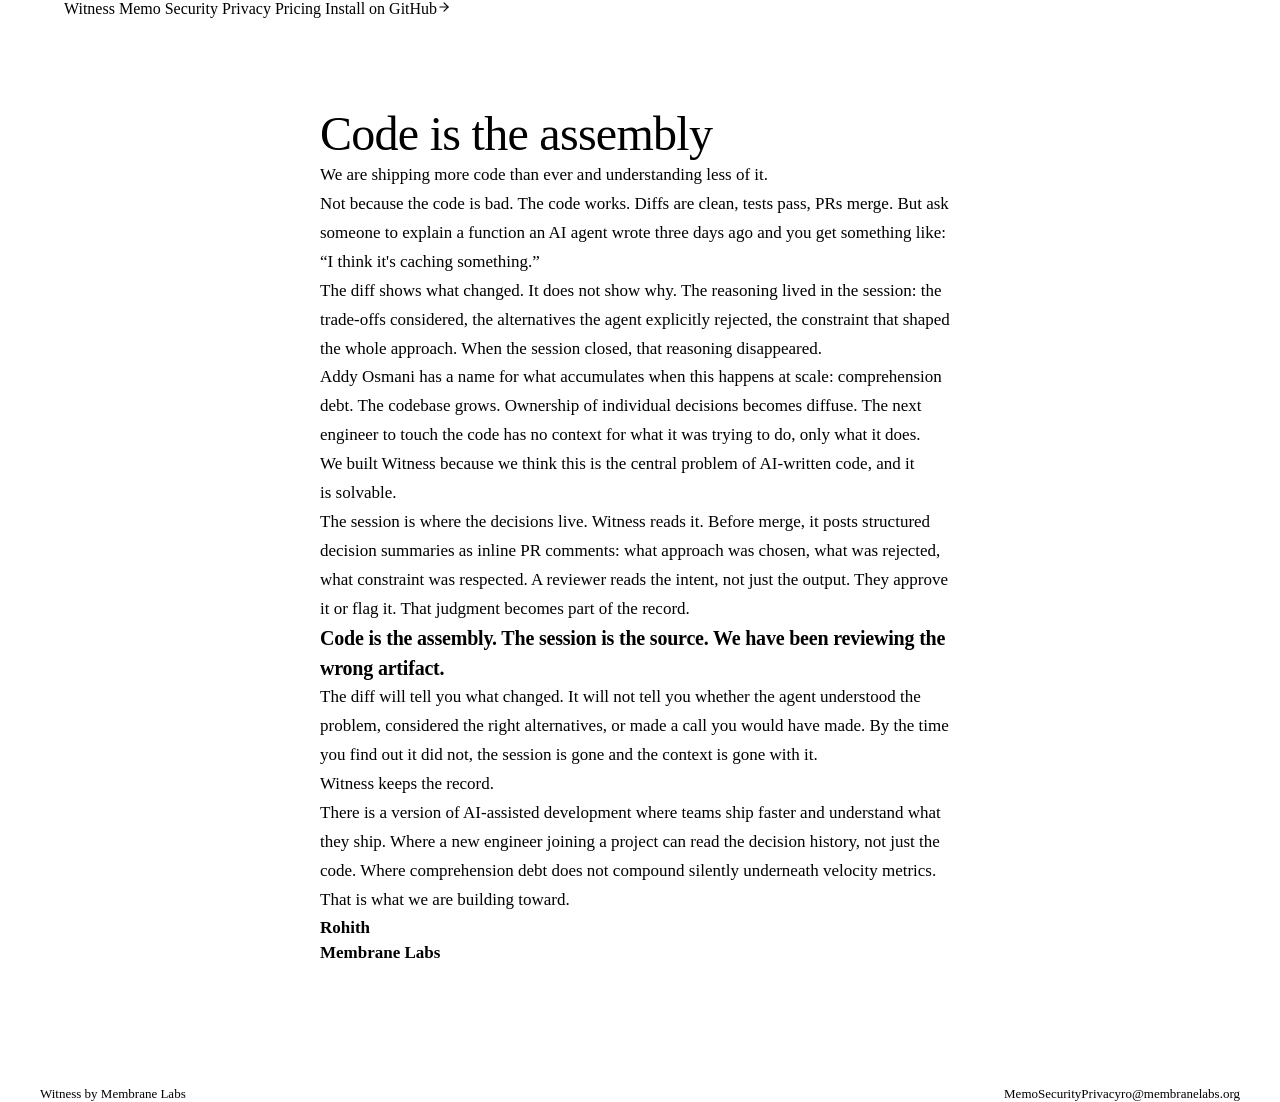
==== memo.html @ b9b2966b "first commit" ====
<!DOCTYPE html>
<html lang="en">
<head>
<meta charset="utf-8">
<meta name="viewport" content="width=device-width, initial-scale=1">
<title>Code is the assembly: the Witness memo</title>
<meta name="description" content="The diff shows what changed. It does not show why. Why we built Witness.">
<link rel="stylesheet" href="_ds/modernist-412157db-4820-4061-ba51-2b7b09c9d0c9/styles.css">
<style>
  body { margin: 0; background: var(--color-bg); text-wrap: pretty; }
  a { color: var(--color-accent-700); }
  a:hover { color: var(--color-accent); }
</style>
</head>
<body>

<nav class="nav" style="padding-inline:clamp(20px,5vw,72px)">
  <a href="index.html" class="nav-brand" style="text-decoration:none;color:inherit">Witness</a>
  <a href="memo.html" aria-current="page" style="text-decoration:none">Memo</a>
  <a href="security.html" style="color:inherit;text-decoration:none">Security</a>
  <a href="privacy.html" style="color:inherit;text-decoration:none">Privacy</a>
  <a href="index.html#pricing" style="color:inherit;text-decoration:none">Pricing</a>
  <a href="https://github.com/apps/membranelabs-witness/installations/new" class="btn btn-primary" style="text-decoration:none;margin-left:var(--space-2)">Install on GitHub<svg width="14" height="14" viewBox="0 0 24 24" fill="none" stroke="currentColor" stroke-width="2" stroke-linecap="round" stroke-linejoin="round"><path d="M5 12h14"></path><path d="m12 5 7 7-7 7"></path></svg></a>
</nav>

<article style="max-width:640px;margin:0 auto;padding:clamp(48px,8vw,88px) clamp(20px,5vw,32px) clamp(64px,10vw,120px)">
  <h1 style="font-family:var(--font-heading);font-weight:var(--font-heading-weight);font-size:clamp(32px,5vw,48px);letter-spacing:-0.015em;line-height:1.15;margin:0 0 var(--space-8)">Code is the assembly</h1>

  <p style="font-size:17px;line-height:1.7;margin:0 0 var(--space-6);color:color-mix(in srgb, var(--color-text) 85%, transparent)">We are shipping more code than ever and understanding less of it.</p>

  <p style="font-size:17px;line-height:1.7;margin:0 0 var(--space-6);color:color-mix(in srgb, var(--color-text) 85%, transparent)">Not because the code is bad. The code works. Diffs are clean, tests pass, PRs merge. But ask someone to explain a function an AI agent wrote three days ago and you get something like: &ldquo;I think it's caching something.&rdquo;</p>

  <p style="font-size:17px;line-height:1.7;margin:0 0 var(--space-6);color:color-mix(in srgb, var(--color-text) 85%, transparent)">The diff shows what changed. It does not show why. The reasoning lived in the session: the trade-offs considered, the alternatives the agent explicitly rejected, the constraint that shaped the whole approach. When the session closed, that reasoning disappeared.</p>

  <p style="font-size:17px;line-height:1.7;margin:0 0 var(--space-6);color:color-mix(in srgb, var(--color-text) 85%, transparent)">Addy Osmani has a name for what accumulates when this happens at scale: comprehension debt. The codebase grows. Ownership of individual decisions becomes diffuse. The next engineer to touch the code has no context for what it was trying to do, only what it does.</p>

  <p style="font-size:17px;line-height:1.7;margin:0 0 var(--space-6);color:color-mix(in srgb, var(--color-text) 85%, transparent)">We built Witness because we think this is the central problem of AI-written code, and it is solvable.</p>

  <p style="font-size:17px;line-height:1.7;margin:0 0 var(--space-6);color:color-mix(in srgb, var(--color-text) 85%, transparent)">The session is where the decisions live. Witness reads it. Before merge, it posts structured decision summaries as inline PR comments: what approach was chosen, what was rejected, what constraint was respected. A reviewer reads the intent, not just the output. They approve it or flag it. That judgment becomes part of the record.</p>

  <p style="font-family:var(--font-heading);font-weight:600;font-size:20px;line-height:1.5;letter-spacing:-0.01em;margin:0 0 var(--space-6)">Code is the assembly. The session is the source. We have been reviewing the wrong artifact.</p>

  <p style="font-size:17px;line-height:1.7;margin:0 0 var(--space-6);color:color-mix(in srgb, var(--color-text) 85%, transparent)">The diff will tell you what changed. It will not tell you whether the agent understood the problem, considered the right alternatives, or made a call you would have made. By the time you find out it did not, the session is gone and the context is gone with it.</p>

  <p style="font-size:17px;line-height:1.7;margin:0 0 var(--space-6);color:color-mix(in srgb, var(--color-text) 85%, transparent)">Witness keeps the record.</p>

  <p style="font-size:17px;line-height:1.7;margin:0 0 var(--space-6);color:color-mix(in srgb, var(--color-text) 85%, transparent)">There is a version of AI-assisted development where teams ship faster and understand what they ship. Where a new engineer joining a project can read the decision history, not just the code. Where comprehension debt does not compound silently underneath velocity metrics.</p>

  <p style="font-size:17px;line-height:1.7;margin:0 0 var(--space-8);color:color-mix(in srgb, var(--color-text) 85%, transparent)">That is what we are building toward.</p>

  <p style="font-family:var(--font-heading);font-weight:600;font-size:17px;line-height:1.5;margin:0">Rohith<br>Membrane Labs</p>
</article>

<footer style="max-width:1200px;margin:0 auto;padding:var(--space-8) clamp(20px,5vw,72px);display:flex;flex-wrap:wrap;gap:var(--space-4);justify-content:space-between;border-top:2px solid var(--color-divider);font-size:13px;color:color-mix(in srgb, var(--color-text) 70%, transparent)">
  <span>Witness by Membrane Labs</span>
  <div style="display:flex;gap:var(--space-4);flex-wrap:wrap">
    <a href="memo.html" style="color:inherit;text-decoration:none">Memo</a>
    <a href="security.html" style="color:inherit;text-decoration:none">Security</a>
    <a href="privacy.html" style="color:inherit;text-decoration:none">Privacy</a>
    <a href="mailto:ro@membranelabs.org" style="color:inherit;text-decoration:none">ro@membranelabs.org</a>
  </div>
</footer>

</body>
</html>
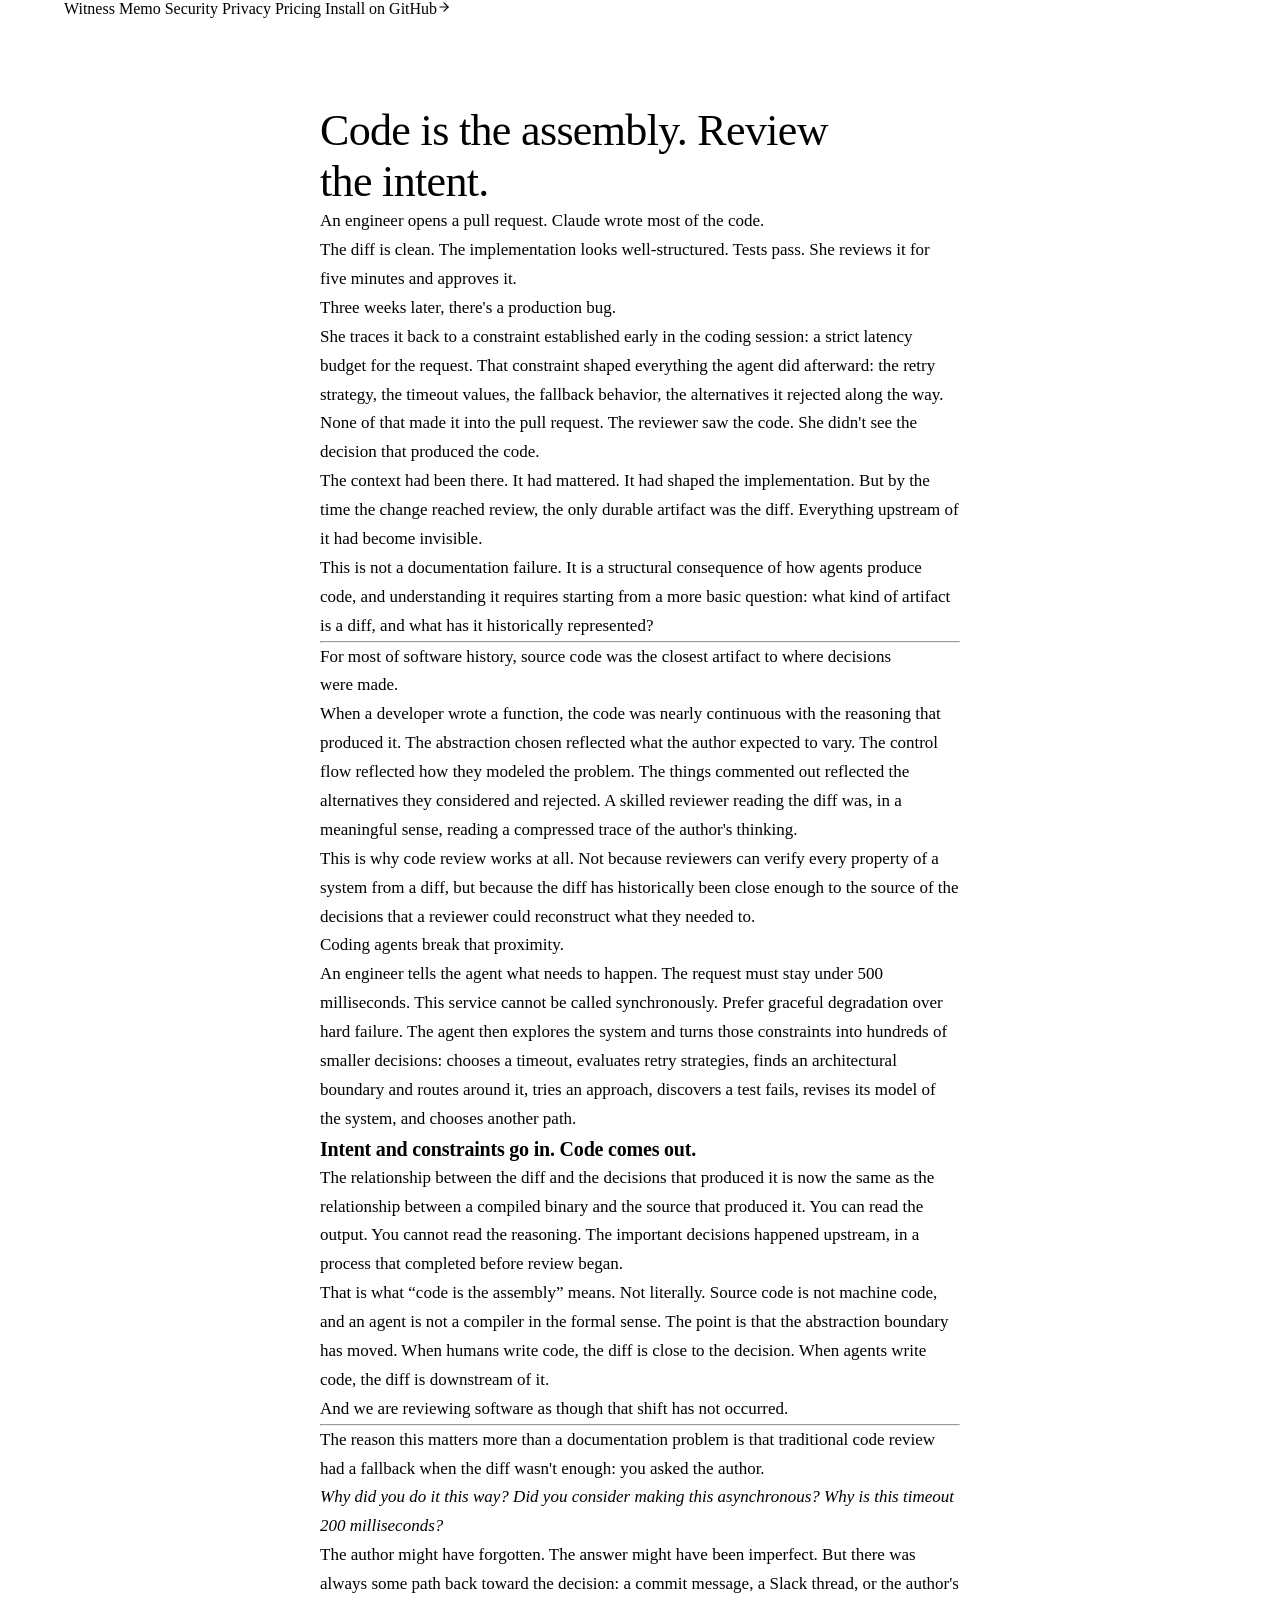
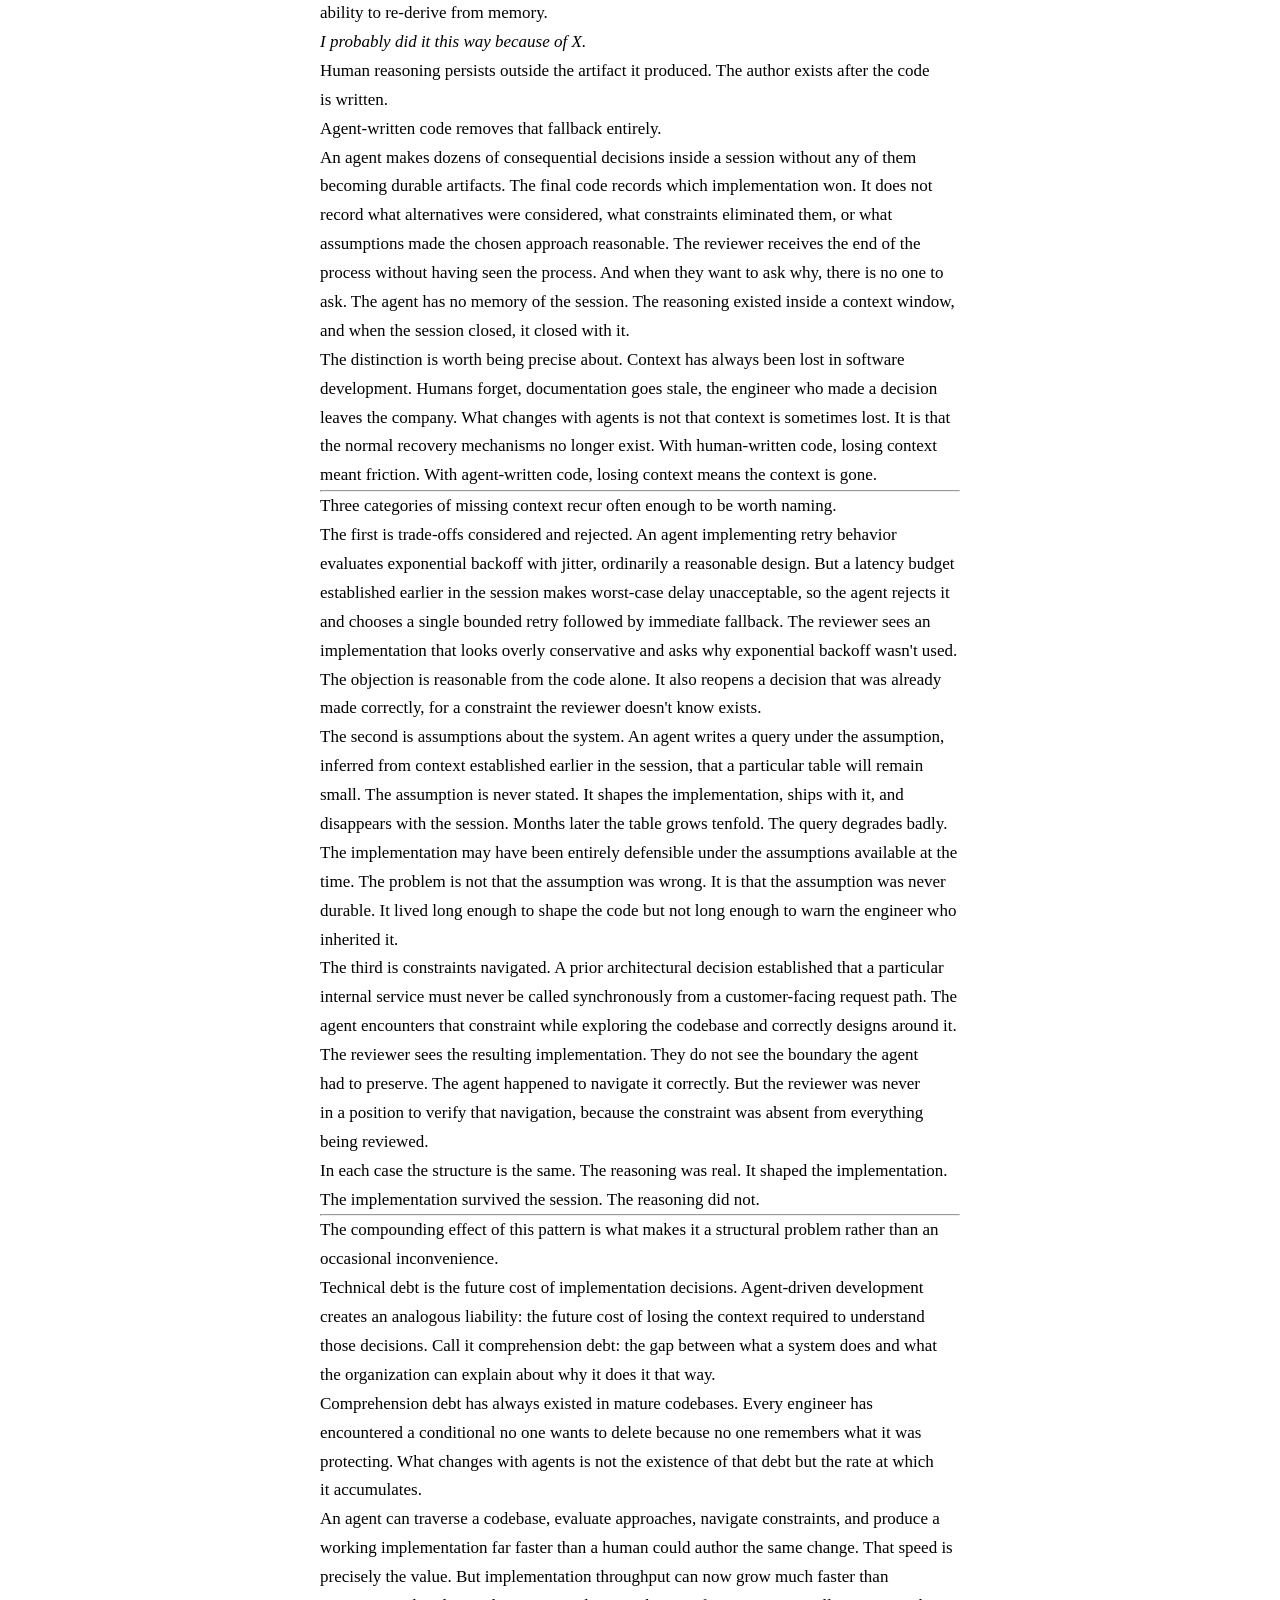
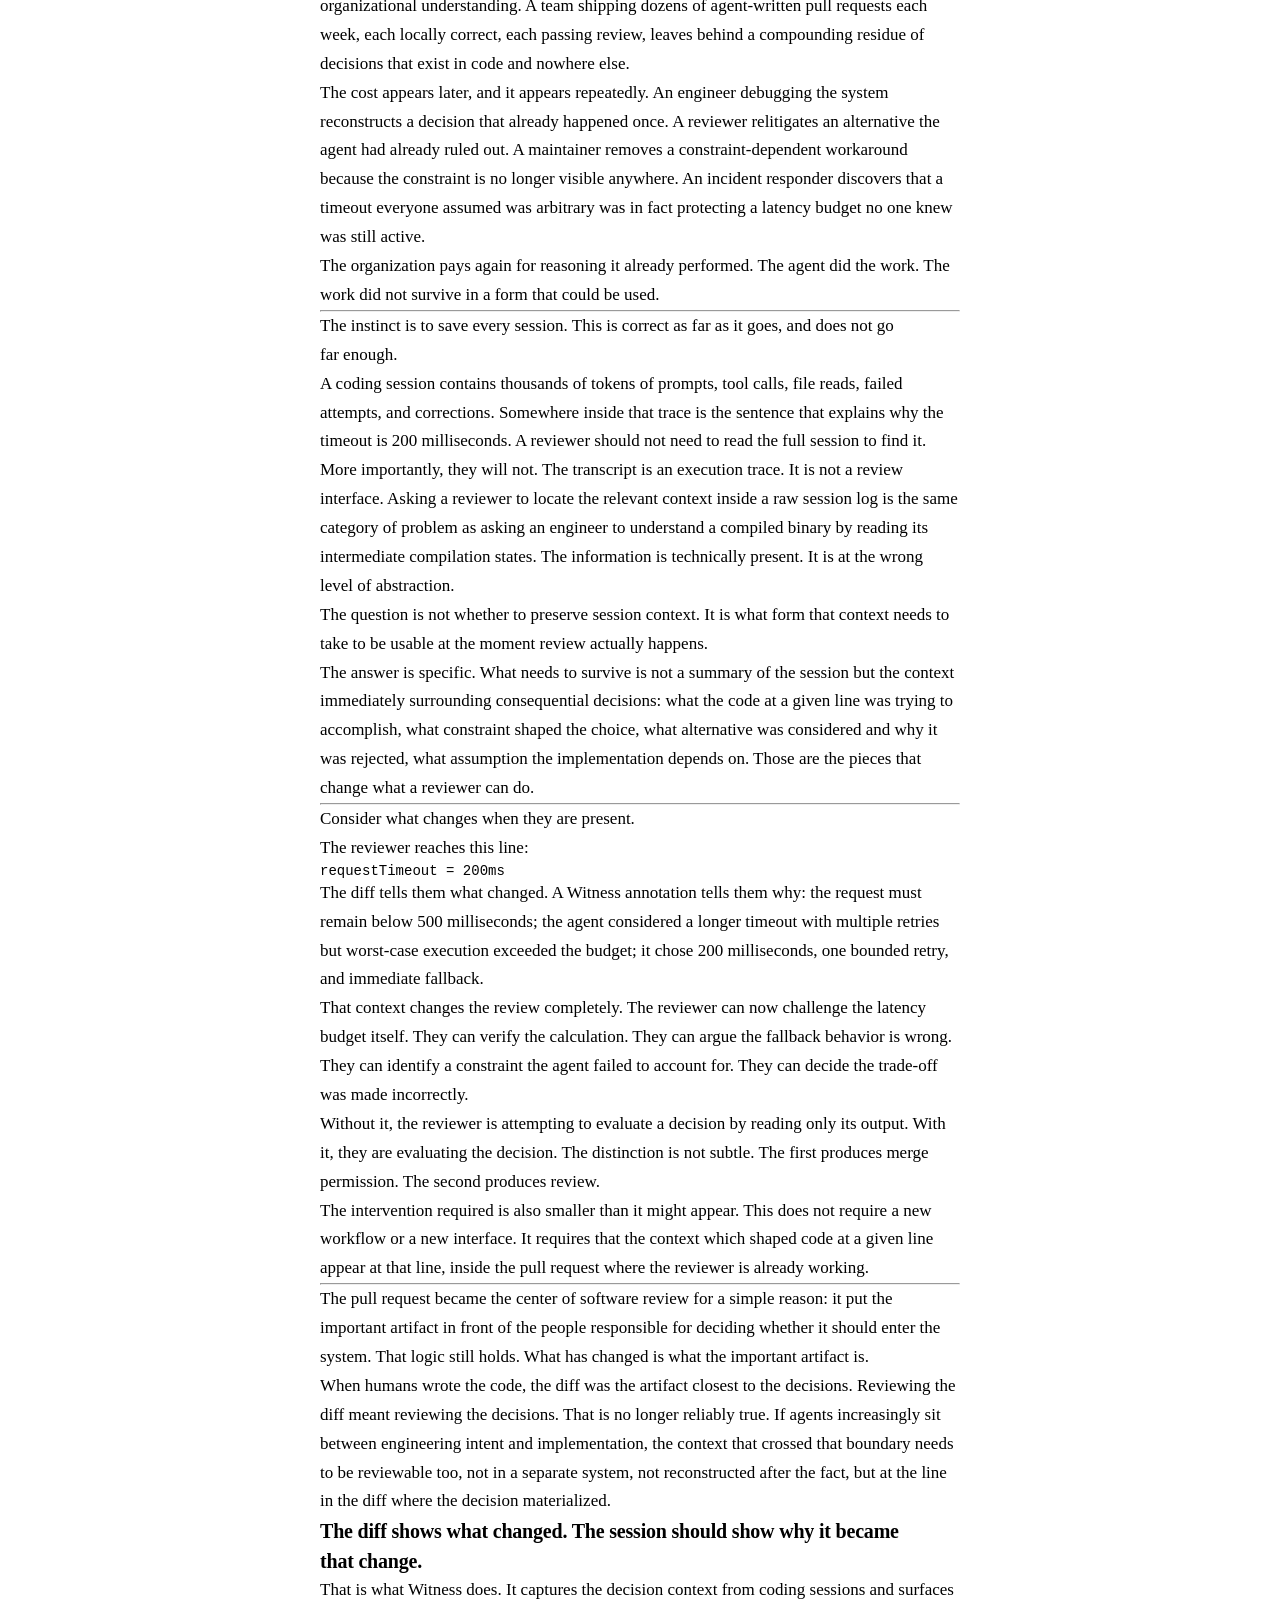
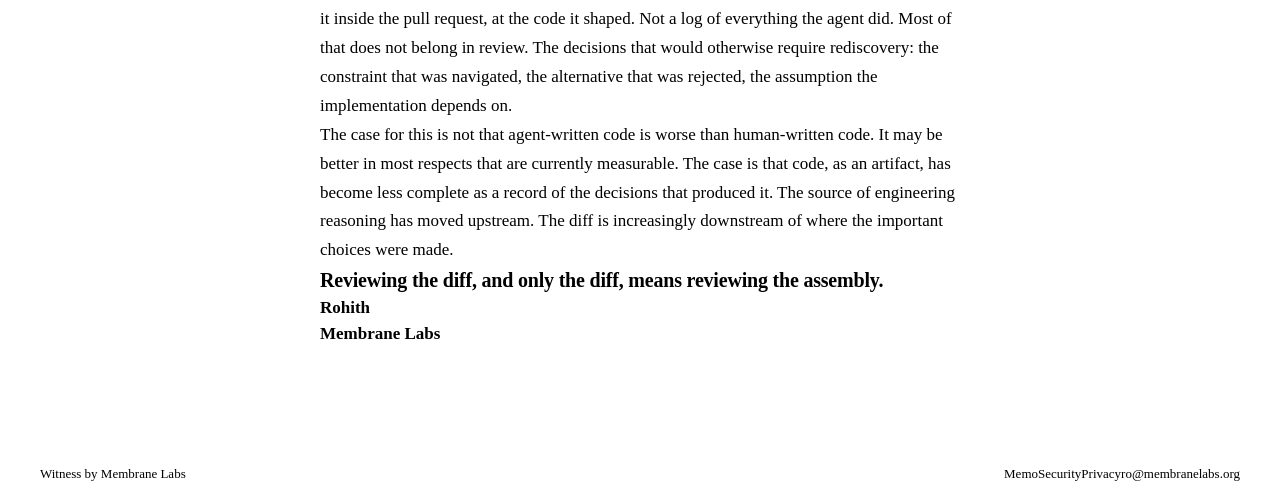
==== commit c35c8fc5: "Replace memo with new essay: Code is the assembly, review the intent" ====
--- a/memo.html
+++ b/memo.html
@@ -3,8 +3,8 @@
 <head>
 <meta charset="utf-8">
 <meta name="viewport" content="width=device-width, initial-scale=1">
-<title>Code is the assembly: the Witness memo</title>
-<meta name="description" content="The diff shows what changed. It does not show why. Why we built Witness.">
+<title>Code Is the Assembly. Review the Intent.</title>
+<meta name="description" content="The diff shows what changed. The session should show why it became that change. Why we built Witness.">
 <link rel="stylesheet" href="_ds/modernist-412157db-4820-4061-ba51-2b7b09c9d0c9/styles.css">
 <style>
   body { margin: 0; background: var(--color-bg); text-wrap: pretty; }
@@ -24,29 +24,123 @@
 </nav>
 
 <article style="max-width:640px;margin:0 auto;padding:clamp(48px,8vw,88px) clamp(20px,5vw,32px) clamp(64px,10vw,120px)">
-  <h1 style="font-family:var(--font-heading);font-weight:var(--font-heading-weight);font-size:clamp(32px,5vw,48px);letter-spacing:-0.015em;line-height:1.15;margin:0 0 var(--space-8)">Code is the assembly</h1>
+  <h1 style="font-family:var(--font-heading);font-weight:var(--font-heading-weight);font-size:clamp(30px,4.4vw,44px);letter-spacing:-0.015em;line-height:1.15;margin:0 0 var(--space-8)">Code is the assembly. Review the intent.</h1>
 
-  <p style="font-size:17px;line-height:1.7;margin:0 0 var(--space-6);color:color-mix(in srgb, var(--color-text) 85%, transparent)">We are shipping more code than ever and understanding less of it.</p>
+  <p style="font-size:17px;line-height:1.7;margin:0 0 var(--space-6);color:color-mix(in srgb, var(--color-text) 85%, transparent)">An engineer opens a pull request. Claude wrote most of the code.</p>
 
-  <p style="font-size:17px;line-height:1.7;margin:0 0 var(--space-6);color:color-mix(in srgb, var(--color-text) 85%, transparent)">Not because the code is bad. The code works. Diffs are clean, tests pass, PRs merge. But ask someone to explain a function an AI agent wrote three days ago and you get something like: &ldquo;I think it's caching something.&rdquo;</p>
+  <p style="font-size:17px;line-height:1.7;margin:0 0 var(--space-6);color:color-mix(in srgb, var(--color-text) 85%, transparent)">The diff is clean. The implementation looks well-structured. Tests pass. She reviews it for five minutes and approves it.</p>
 
-  <p style="font-size:17px;line-height:1.7;margin:0 0 var(--space-6);color:color-mix(in srgb, var(--color-text) 85%, transparent)">The diff shows what changed. It does not show why. The reasoning lived in the session: the trade-offs considered, the alternatives the agent explicitly rejected, the constraint that shaped the whole approach. When the session closed, that reasoning disappeared.</p>
+  <p style="font-size:17px;line-height:1.7;margin:0 0 var(--space-6);color:color-mix(in srgb, var(--color-text) 85%, transparent)">Three weeks later, there's a production bug.</p>
 
-  <p style="font-size:17px;line-height:1.7;margin:0 0 var(--space-6);color:color-mix(in srgb, var(--color-text) 85%, transparent)">Addy Osmani has a name for what accumulates when this happens at scale: comprehension debt. The codebase grows. Ownership of individual decisions becomes diffuse. The next engineer to touch the code has no context for what it was trying to do, only what it does.</p>
+  <p style="font-size:17px;line-height:1.7;margin:0 0 var(--space-6);color:color-mix(in srgb, var(--color-text) 85%, transparent)">She traces it back to a constraint established early in the coding session: a strict latency budget for the request. That constraint shaped everything the agent did afterward: the retry strategy, the timeout values, the fallback behavior, the alternatives it rejected along the way. None of that made it into the pull request. The reviewer saw the code. She didn't see the decision that produced the code.</p>
 
-  <p style="font-size:17px;line-height:1.7;margin:0 0 var(--space-6);color:color-mix(in srgb, var(--color-text) 85%, transparent)">We built Witness because we think this is the central problem of AI-written code, and it is solvable.</p>
+  <p style="font-size:17px;line-height:1.7;margin:0 0 var(--space-6);color:color-mix(in srgb, var(--color-text) 85%, transparent)">The context had been there. It had mattered. It had shaped the implementation. But by the time the change reached review, the only durable artifact was the diff. Everything upstream of it had become invisible.</p>
 
-  <p style="font-size:17px;line-height:1.7;margin:0 0 var(--space-6);color:color-mix(in srgb, var(--color-text) 85%, transparent)">The session is where the decisions live. Witness reads it. Before merge, it posts structured decision summaries as inline PR comments: what approach was chosen, what was rejected, what constraint was respected. A reviewer reads the intent, not just the output. They approve it or flag it. That judgment becomes part of the record.</p>
+  <p style="font-size:17px;line-height:1.7;margin:0 0 var(--space-6);color:color-mix(in srgb, var(--color-text) 85%, transparent)">This is not a documentation failure. It is a structural consequence of how agents produce code, and understanding it requires starting from a more basic question: what kind of artifact is a diff, and what has it historically represented?</p>
 
-  <p style="font-family:var(--font-heading);font-weight:600;font-size:20px;line-height:1.5;letter-spacing:-0.01em;margin:0 0 var(--space-6)">Code is the assembly. The session is the source. We have been reviewing the wrong artifact.</p>
+  <hr class="hr" style="margin:var(--space-8) 0">
 
-  <p style="font-size:17px;line-height:1.7;margin:0 0 var(--space-6);color:color-mix(in srgb, var(--color-text) 85%, transparent)">The diff will tell you what changed. It will not tell you whether the agent understood the problem, considered the right alternatives, or made a call you would have made. By the time you find out it did not, the session is gone and the context is gone with it.</p>
+  <p style="font-size:17px;line-height:1.7;margin:0 0 var(--space-6);color:color-mix(in srgb, var(--color-text) 85%, transparent)">For most of software history, source code was the closest artifact to where decisions were made.</p>
 
-  <p style="font-size:17px;line-height:1.7;margin:0 0 var(--space-6);color:color-mix(in srgb, var(--color-text) 85%, transparent)">Witness keeps the record.</p>
+  <p style="font-size:17px;line-height:1.7;margin:0 0 var(--space-6);color:color-mix(in srgb, var(--color-text) 85%, transparent)">When a developer wrote a function, the code was nearly continuous with the reasoning that produced it. The abstraction chosen reflected what the author expected to vary. The control flow reflected how they modeled the problem. The things commented out reflected the alternatives they considered and rejected. A skilled reviewer reading the diff was, in a meaningful sense, reading a compressed trace of the author's thinking.</p>
 
-  <p style="font-size:17px;line-height:1.7;margin:0 0 var(--space-6);color:color-mix(in srgb, var(--color-text) 85%, transparent)">There is a version of AI-assisted development where teams ship faster and understand what they ship. Where a new engineer joining a project can read the decision history, not just the code. Where comprehension debt does not compound silently underneath velocity metrics.</p>
+  <p style="font-size:17px;line-height:1.7;margin:0 0 var(--space-6);color:color-mix(in srgb, var(--color-text) 85%, transparent)">This is why code review works at all. Not because reviewers can verify every property of a system from a diff, but because the diff has historically been close enough to the source of the decisions that a reviewer could reconstruct what they needed to.</p>
 
-  <p style="font-size:17px;line-height:1.7;margin:0 0 var(--space-8);color:color-mix(in srgb, var(--color-text) 85%, transparent)">That is what we are building toward.</p>
+  <p style="font-size:17px;line-height:1.7;margin:0 0 var(--space-6);color:color-mix(in srgb, var(--color-text) 85%, transparent)">Coding agents break that proximity.</p>
+
+  <p style="font-size:17px;line-height:1.7;margin:0 0 var(--space-6);color:color-mix(in srgb, var(--color-text) 85%, transparent)">An engineer tells the agent what needs to happen. The request must stay under 500 milliseconds. This service cannot be called synchronously. Prefer graceful degradation over hard failure. The agent then explores the system and turns those constraints into hundreds of smaller decisions: chooses a timeout, evaluates retry strategies, finds an architectural boundary and routes around it, tries an approach, discovers a test fails, revises its model of the system, and chooses another path.</p>
+
+  <p style="font-family:var(--font-heading);font-weight:600;font-size:20px;line-height:1.5;letter-spacing:-0.01em;margin:0 0 var(--space-6)">Intent and constraints go in. Code comes out.</p>
+
+  <p style="font-size:17px;line-height:1.7;margin:0 0 var(--space-6);color:color-mix(in srgb, var(--color-text) 85%, transparent)">The relationship between the diff and the decisions that produced it is now the same as the relationship between a compiled binary and the source that produced it. You can read the output. You cannot read the reasoning. The important decisions happened upstream, in a process that completed before review began.</p>
+
+  <p style="font-size:17px;line-height:1.7;margin:0 0 var(--space-6);color:color-mix(in srgb, var(--color-text) 85%, transparent)">That is what &ldquo;code is the assembly&rdquo; means. Not literally. Source code is not machine code, and an agent is not a compiler in the formal sense. The point is that the abstraction boundary has moved. When humans write code, the diff is close to the decision. When agents write code, the diff is downstream of it.</p>
+
+  <p style="font-size:17px;line-height:1.7;margin:0 0 var(--space-6);color:color-mix(in srgb, var(--color-text) 85%, transparent)">And we are reviewing software as though that shift has not occurred.</p>
+
+  <hr class="hr" style="margin:var(--space-8) 0">
+
+  <p style="font-size:17px;line-height:1.7;margin:0 0 var(--space-6);color:color-mix(in srgb, var(--color-text) 85%, transparent)">The reason this matters more than a documentation problem is that traditional code review had a fallback when the diff wasn't enough: you asked the author.</p>
+
+  <p style="font-size:17px;line-height:1.7;font-style:italic;margin:0 0 var(--space-6);padding-left:var(--space-4);border-left:2px solid var(--color-divider);color:color-mix(in srgb, var(--color-text) 78%, transparent)">Why did you do it this way? Did you consider making this asynchronous? Why is this timeout 200 milliseconds?</p>
+
+  <p style="font-size:17px;line-height:1.7;margin:0 0 var(--space-6);color:color-mix(in srgb, var(--color-text) 85%, transparent)">The author might have forgotten. The answer might have been imperfect. But there was always some path back toward the decision: a commit message, a Slack thread, or the author's ability to re-derive from memory.</p>
+
+  <p style="font-size:17px;line-height:1.7;font-style:italic;margin:0 0 var(--space-6);padding-left:var(--space-4);border-left:2px solid var(--color-divider);color:color-mix(in srgb, var(--color-text) 78%, transparent)">I probably did it this way because of X.</p>
+
+  <p style="font-size:17px;line-height:1.7;margin:0 0 var(--space-6);color:color-mix(in srgb, var(--color-text) 85%, transparent)">Human reasoning persists outside the artifact it produced. The author exists after the code is written.</p>
+
+  <p style="font-size:17px;line-height:1.7;margin:0 0 var(--space-6);color:color-mix(in srgb, var(--color-text) 85%, transparent)">Agent-written code removes that fallback entirely.</p>
+
+  <p style="font-size:17px;line-height:1.7;margin:0 0 var(--space-6);color:color-mix(in srgb, var(--color-text) 85%, transparent)">An agent makes dozens of consequential decisions inside a session without any of them becoming durable artifacts. The final code records which implementation won. It does not record what alternatives were considered, what constraints eliminated them, or what assumptions made the chosen approach reasonable. The reviewer receives the end of the process without having seen the process. And when they want to ask why, there is no one to ask. The agent has no memory of the session. The reasoning existed inside a context window, and when the session closed, it closed with it.</p>
+
+  <p style="font-size:17px;line-height:1.7;margin:0 0 var(--space-6);color:color-mix(in srgb, var(--color-text) 85%, transparent)">The distinction is worth being precise about. Context has always been lost in software development. Humans forget, documentation goes stale, the engineer who made a decision leaves the company. What changes with agents is not that context is sometimes lost. It is that the normal recovery mechanisms no longer exist. With human-written code, losing context meant friction. With agent-written code, losing context means the context is gone.</p>
+
+  <hr class="hr" style="margin:var(--space-8) 0">
+
+  <p style="font-size:17px;line-height:1.7;margin:0 0 var(--space-6);color:color-mix(in srgb, var(--color-text) 85%, transparent)">Three categories of missing context recur often enough to be worth naming.</p>
+
+  <p style="font-size:17px;line-height:1.7;margin:0 0 var(--space-6);color:color-mix(in srgb, var(--color-text) 85%, transparent)">The first is trade-offs considered and rejected. An agent implementing retry behavior evaluates exponential backoff with jitter, ordinarily a reasonable design. But a latency budget established earlier in the session makes worst-case delay unacceptable, so the agent rejects it and chooses a single bounded retry followed by immediate fallback. The reviewer sees an implementation that looks overly conservative and asks why exponential backoff wasn't used. The objection is reasonable from the code alone. It also reopens a decision that was already made correctly, for a constraint the reviewer doesn't know exists.</p>
+
+  <p style="font-size:17px;line-height:1.7;margin:0 0 var(--space-6);color:color-mix(in srgb, var(--color-text) 85%, transparent)">The second is assumptions about the system. An agent writes a query under the assumption, inferred from context established earlier in the session, that a particular table will remain small. The assumption is never stated. It shapes the implementation, ships with it, and disappears with the session. Months later the table grows tenfold. The query degrades badly. The implementation may have been entirely defensible under the assumptions available at the time. The problem is not that the assumption was wrong. It is that the assumption was never durable. It lived long enough to shape the code but not long enough to warn the engineer who inherited it.</p>
+
+  <p style="font-size:17px;line-height:1.7;margin:0 0 var(--space-6);color:color-mix(in srgb, var(--color-text) 85%, transparent)">The third is constraints navigated. A prior architectural decision established that a particular internal service must never be called synchronously from a customer-facing request path. The agent encounters that constraint while exploring the codebase and correctly designs around it. The reviewer sees the resulting implementation. They do not see the boundary the agent had to preserve. The agent happened to navigate it correctly. But the reviewer was never in a position to verify that navigation, because the constraint was absent from everything being reviewed.</p>
+
+  <p style="font-size:17px;line-height:1.7;margin:0 0 var(--space-6);color:color-mix(in srgb, var(--color-text) 85%, transparent)">In each case the structure is the same. The reasoning was real. It shaped the implementation. The implementation survived the session. The reasoning did not.</p>
+
+  <hr class="hr" style="margin:var(--space-8) 0">
+
+  <p style="font-size:17px;line-height:1.7;margin:0 0 var(--space-6);color:color-mix(in srgb, var(--color-text) 85%, transparent)">The compounding effect of this pattern is what makes it a structural problem rather than an occasional inconvenience.</p>
+
+  <p style="font-size:17px;line-height:1.7;margin:0 0 var(--space-6);color:color-mix(in srgb, var(--color-text) 85%, transparent)">Technical debt is the future cost of implementation decisions. Agent-driven development creates an analogous liability: the future cost of losing the context required to understand those decisions. Call it comprehension debt: the gap between what a system does and what the organization can explain about why it does it that way.</p>
+
+  <p style="font-size:17px;line-height:1.7;margin:0 0 var(--space-6);color:color-mix(in srgb, var(--color-text) 85%, transparent)">Comprehension debt has always existed in mature codebases. Every engineer has encountered a conditional no one wants to delete because no one remembers what it was protecting. What changes with agents is not the existence of that debt but the rate at which it accumulates.</p>
+
+  <p style="font-size:17px;line-height:1.7;margin:0 0 var(--space-6);color:color-mix(in srgb, var(--color-text) 85%, transparent)">An agent can traverse a codebase, evaluate approaches, navigate constraints, and produce a working implementation far faster than a human could author the same change. That speed is precisely the value. But implementation throughput can now grow much faster than organizational understanding. A team shipping dozens of agent-written pull requests each week, each locally correct, each passing review, leaves behind a compounding residue of decisions that exist in code and nowhere else.</p>
+
+  <p style="font-size:17px;line-height:1.7;margin:0 0 var(--space-6);color:color-mix(in srgb, var(--color-text) 85%, transparent)">The cost appears later, and it appears repeatedly. An engineer debugging the system reconstructs a decision that already happened once. A reviewer relitigates an alternative the agent had already ruled out. A maintainer removes a constraint-dependent workaround because the constraint is no longer visible anywhere. An incident responder discovers that a timeout everyone assumed was arbitrary was in fact protecting a latency budget no one knew was still active.</p>
+
+  <p style="font-size:17px;line-height:1.7;margin:0 0 var(--space-6);color:color-mix(in srgb, var(--color-text) 85%, transparent)">The organization pays again for reasoning it already performed. The agent did the work. The work did not survive in a form that could be used.</p>
+
+  <hr class="hr" style="margin:var(--space-8) 0">
+
+  <p style="font-size:17px;line-height:1.7;margin:0 0 var(--space-6);color:color-mix(in srgb, var(--color-text) 85%, transparent)">The instinct is to save every session. This is correct as far as it goes, and does not go far enough.</p>
+
+  <p style="font-size:17px;line-height:1.7;margin:0 0 var(--space-6);color:color-mix(in srgb, var(--color-text) 85%, transparent)">A coding session contains thousands of tokens of prompts, tool calls, file reads, failed attempts, and corrections. Somewhere inside that trace is the sentence that explains why the timeout is 200 milliseconds. A reviewer should not need to read the full session to find it. More importantly, they will not. The transcript is an execution trace. It is not a review interface. Asking a reviewer to locate the relevant context inside a raw session log is the same category of problem as asking an engineer to understand a compiled binary by reading its intermediate compilation states. The information is technically present. It is at the wrong level of abstraction.</p>
+
+  <p style="font-size:17px;line-height:1.7;margin:0 0 var(--space-6);color:color-mix(in srgb, var(--color-text) 85%, transparent)">The question is not whether to preserve session context. It is what form that context needs to take to be usable at the moment review actually happens.</p>
+
+  <p style="font-size:17px;line-height:1.7;margin:0 0 var(--space-6);color:color-mix(in srgb, var(--color-text) 85%, transparent)">The answer is specific. What needs to survive is not a summary of the session but the context immediately surrounding consequential decisions: what the code at a given line was trying to accomplish, what constraint shaped the choice, what alternative was considered and why it was rejected, what assumption the implementation depends on. Those are the pieces that change what a reviewer can do.</p>
+
+  <hr class="hr" style="margin:var(--space-8) 0">
+
+  <p style="font-size:17px;line-height:1.7;margin:0 0 var(--space-6);color:color-mix(in srgb, var(--color-text) 85%, transparent)">Consider what changes when they are present.</p>
+
+  <p style="font-size:17px;line-height:1.7;margin:0 0 var(--space-4);color:color-mix(in srgb, var(--color-text) 85%, transparent)">The reviewer reaches this line:</p>
+
+  <div style="border:2px solid var(--color-divider);background:var(--color-surface);font-family:ui-monospace,'SF Mono',Menlo,monospace;padding:var(--space-3) var(--space-4);margin:0 0 var(--space-6);font-size:14px">requestTimeout = 200ms</div>
+
+  <p style="font-size:17px;line-height:1.7;margin:0 0 var(--space-6);color:color-mix(in srgb, var(--color-text) 85%, transparent)">The diff tells them what changed. A Witness annotation tells them why: the request must remain below 500 milliseconds; the agent considered a longer timeout with multiple retries but worst-case execution exceeded the budget; it chose 200 milliseconds, one bounded retry, and immediate fallback.</p>
+
+  <p style="font-size:17px;line-height:1.7;margin:0 0 var(--space-6);color:color-mix(in srgb, var(--color-text) 85%, transparent)">That context changes the review completely. The reviewer can now challenge the latency budget itself. They can verify the calculation. They can argue the fallback behavior is wrong. They can identify a constraint the agent failed to account for. They can decide the trade-off was made incorrectly.</p>
+
+  <p style="font-size:17px;line-height:1.7;margin:0 0 var(--space-6);color:color-mix(in srgb, var(--color-text) 85%, transparent)">Without it, the reviewer is attempting to evaluate a decision by reading only its output. With it, they are evaluating the decision. The distinction is not subtle. The first produces merge permission. The second produces review.</p>
+
+  <p style="font-size:17px;line-height:1.7;margin:0 0 var(--space-6);color:color-mix(in srgb, var(--color-text) 85%, transparent)">The intervention required is also smaller than it might appear. This does not require a new workflow or a new interface. It requires that the context which shaped code at a given line appear at that line, inside the pull request where the reviewer is already working.</p>
+
+  <hr class="hr" style="margin:var(--space-8) 0">
+
+  <p style="font-size:17px;line-height:1.7;margin:0 0 var(--space-6);color:color-mix(in srgb, var(--color-text) 85%, transparent)">The pull request became the center of software review for a simple reason: it put the important artifact in front of the people responsible for deciding whether it should enter the system. That logic still holds. What has changed is what the important artifact is.</p>
+
+  <p style="font-size:17px;line-height:1.7;margin:0 0 var(--space-6);color:color-mix(in srgb, var(--color-text) 85%, transparent)">When humans wrote the code, the diff was the artifact closest to the decisions. Reviewing the diff meant reviewing the decisions. That is no longer reliably true. If agents increasingly sit between engineering intent and implementation, the context that crossed that boundary needs to be reviewable too, not in a separate system, not reconstructed after the fact, but at the line in the diff where the decision materialized.</p>
+
+  <p style="font-family:var(--font-heading);font-weight:600;font-size:20px;line-height:1.5;letter-spacing:-0.01em;margin:0 0 var(--space-6)">The diff shows what changed. The session should show why it became that change.</p>
+
+  <p style="font-size:17px;line-height:1.7;margin:0 0 var(--space-6);color:color-mix(in srgb, var(--color-text) 85%, transparent)">That is what Witness does. It captures the decision context from coding sessions and surfaces it inside the pull request, at the code it shaped. Not a log of everything the agent did. Most of that does not belong in review. The decisions that would otherwise require rediscovery: the constraint that was navigated, the alternative that was rejected, the assumption the implementation depends on.</p>
+
+  <p style="font-size:17px;line-height:1.7;margin:0 0 var(--space-8);color:color-mix(in srgb, var(--color-text) 85%, transparent)">The case for this is not that agent-written code is worse than human-written code. It may be better in most respects that are currently measurable. The case is that code, as an artifact, has become less complete as a record of the decisions that produced it. The source of engineering reasoning has moved upstream. The diff is increasingly downstream of where the important choices were made.</p>
+
+  <p style="font-family:var(--font-heading);font-weight:600;font-size:20px;line-height:1.5;letter-spacing:-0.01em;margin:0 0 var(--space-8)">Reviewing the diff, and only the diff, means reviewing the assembly.</p>
 
   <p style="font-family:var(--font-heading);font-weight:600;font-size:17px;line-height:1.5;margin:0">Rohith<br>Membrane Labs</p>
 </article>
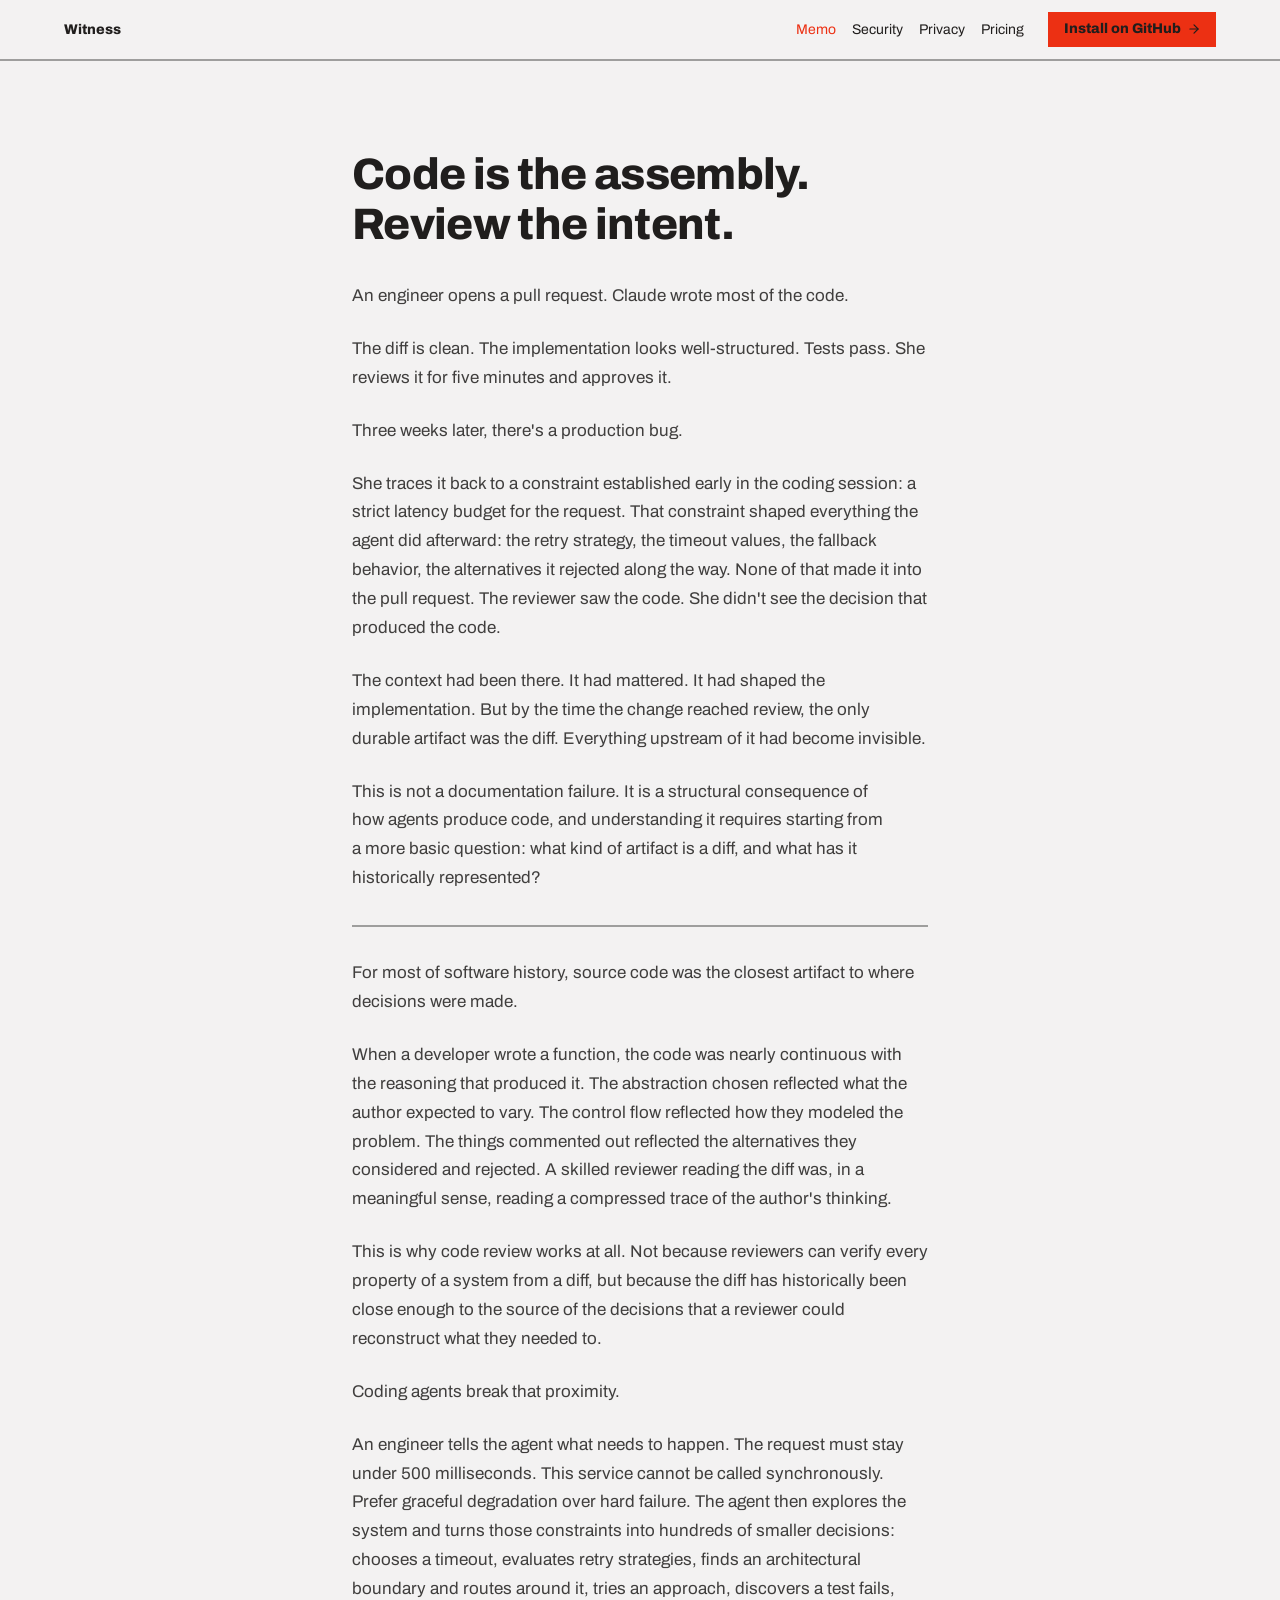
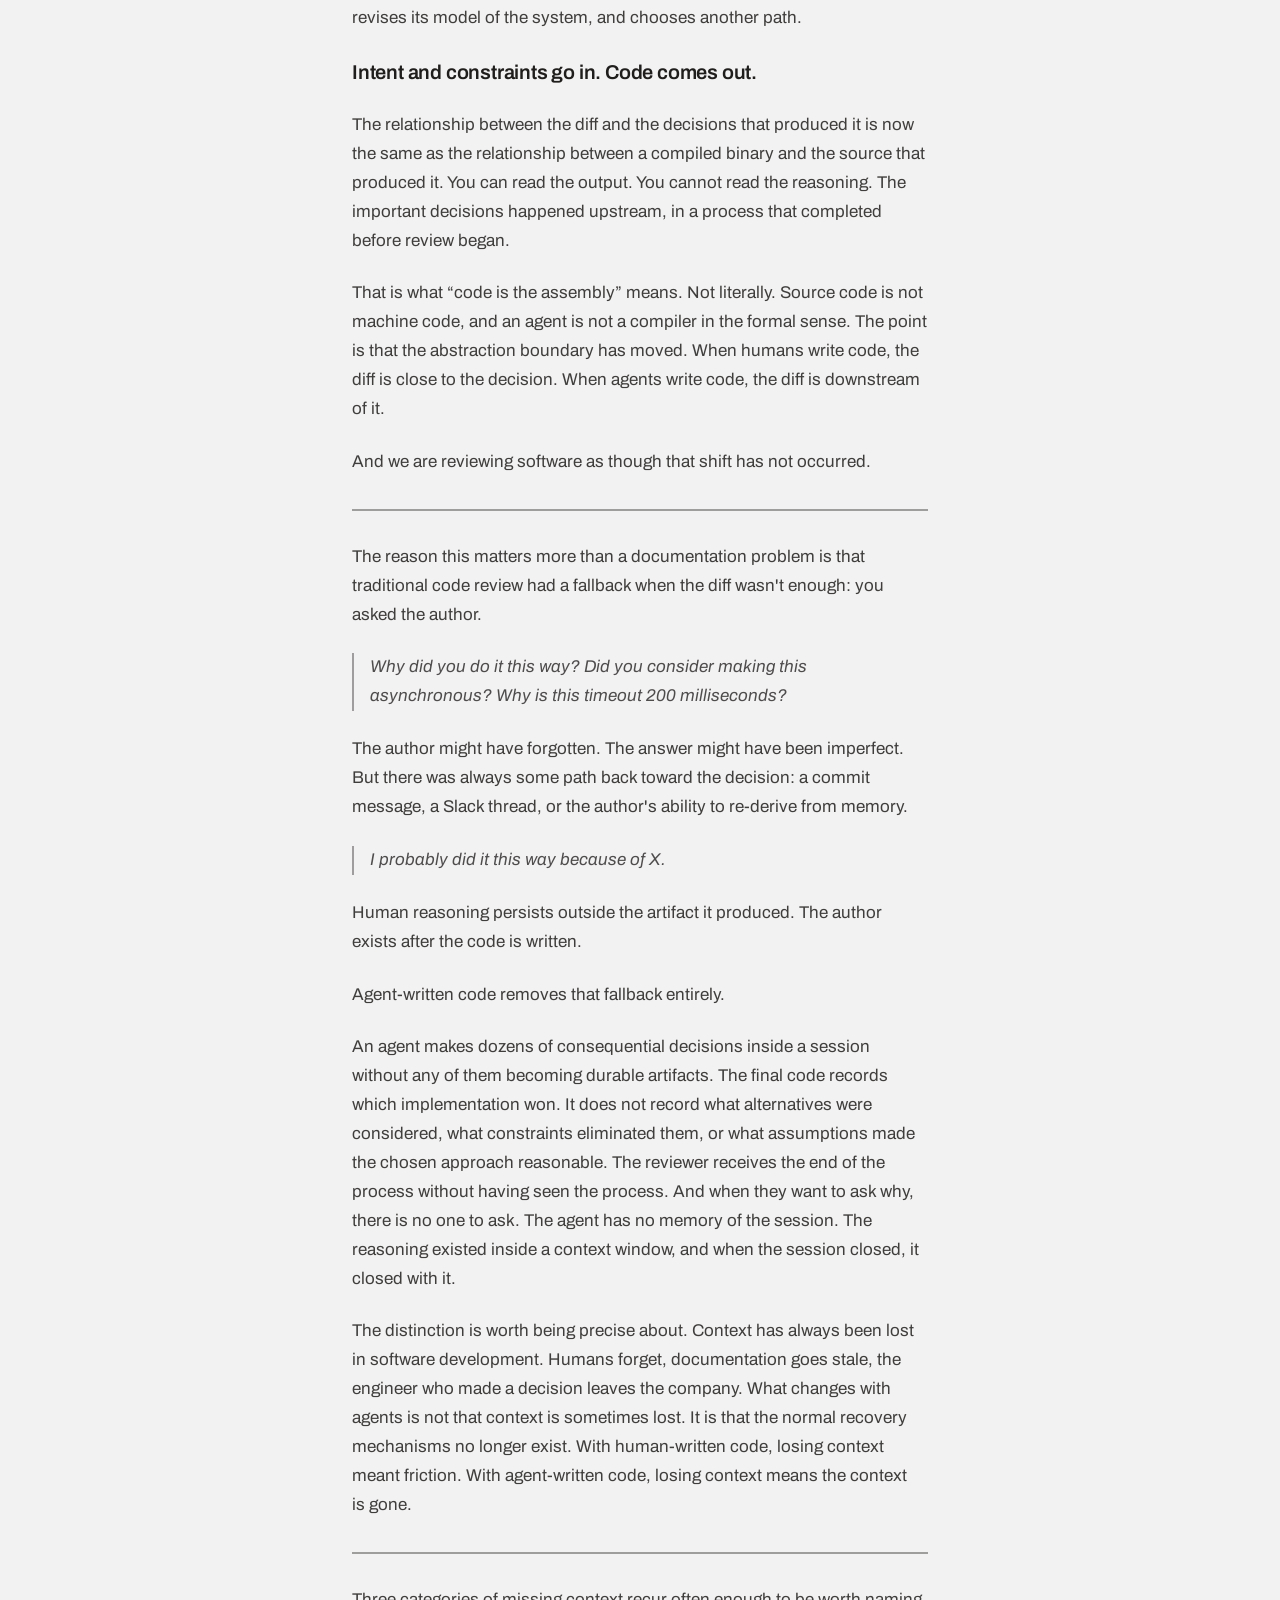
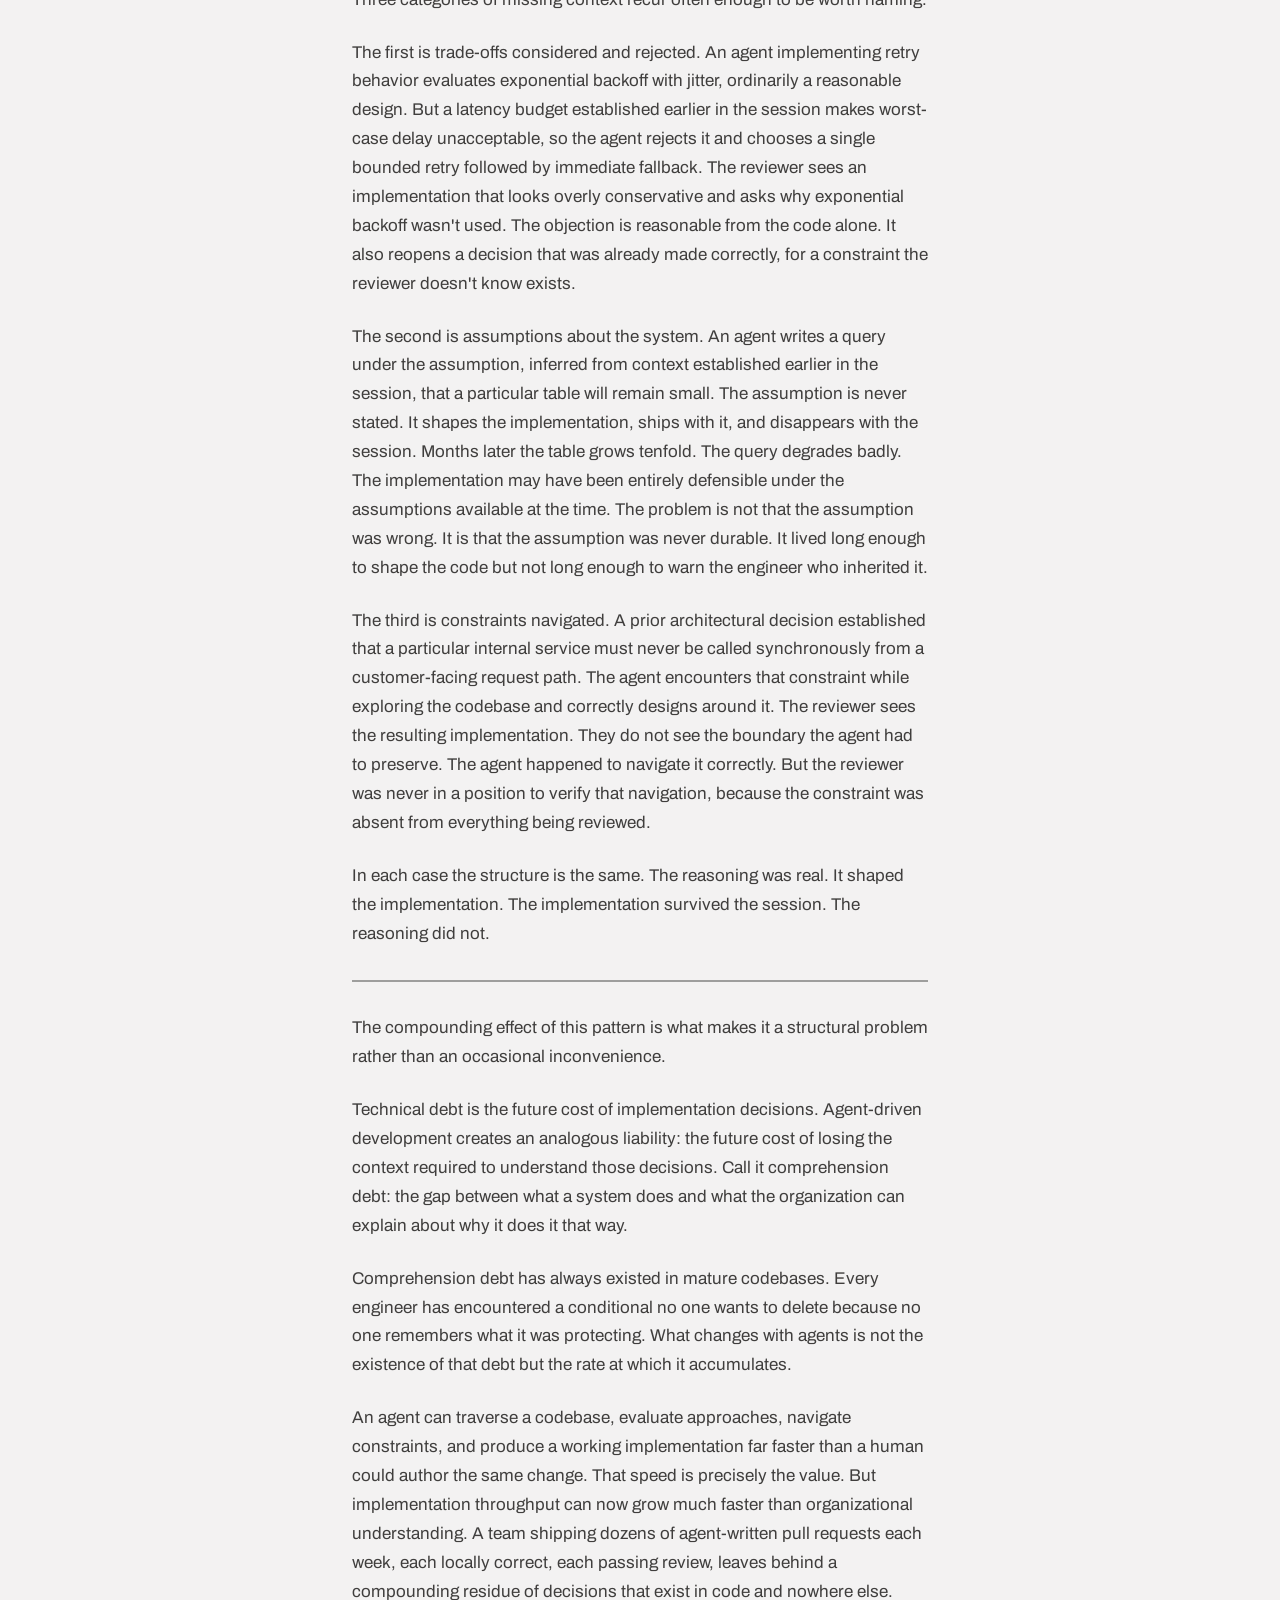
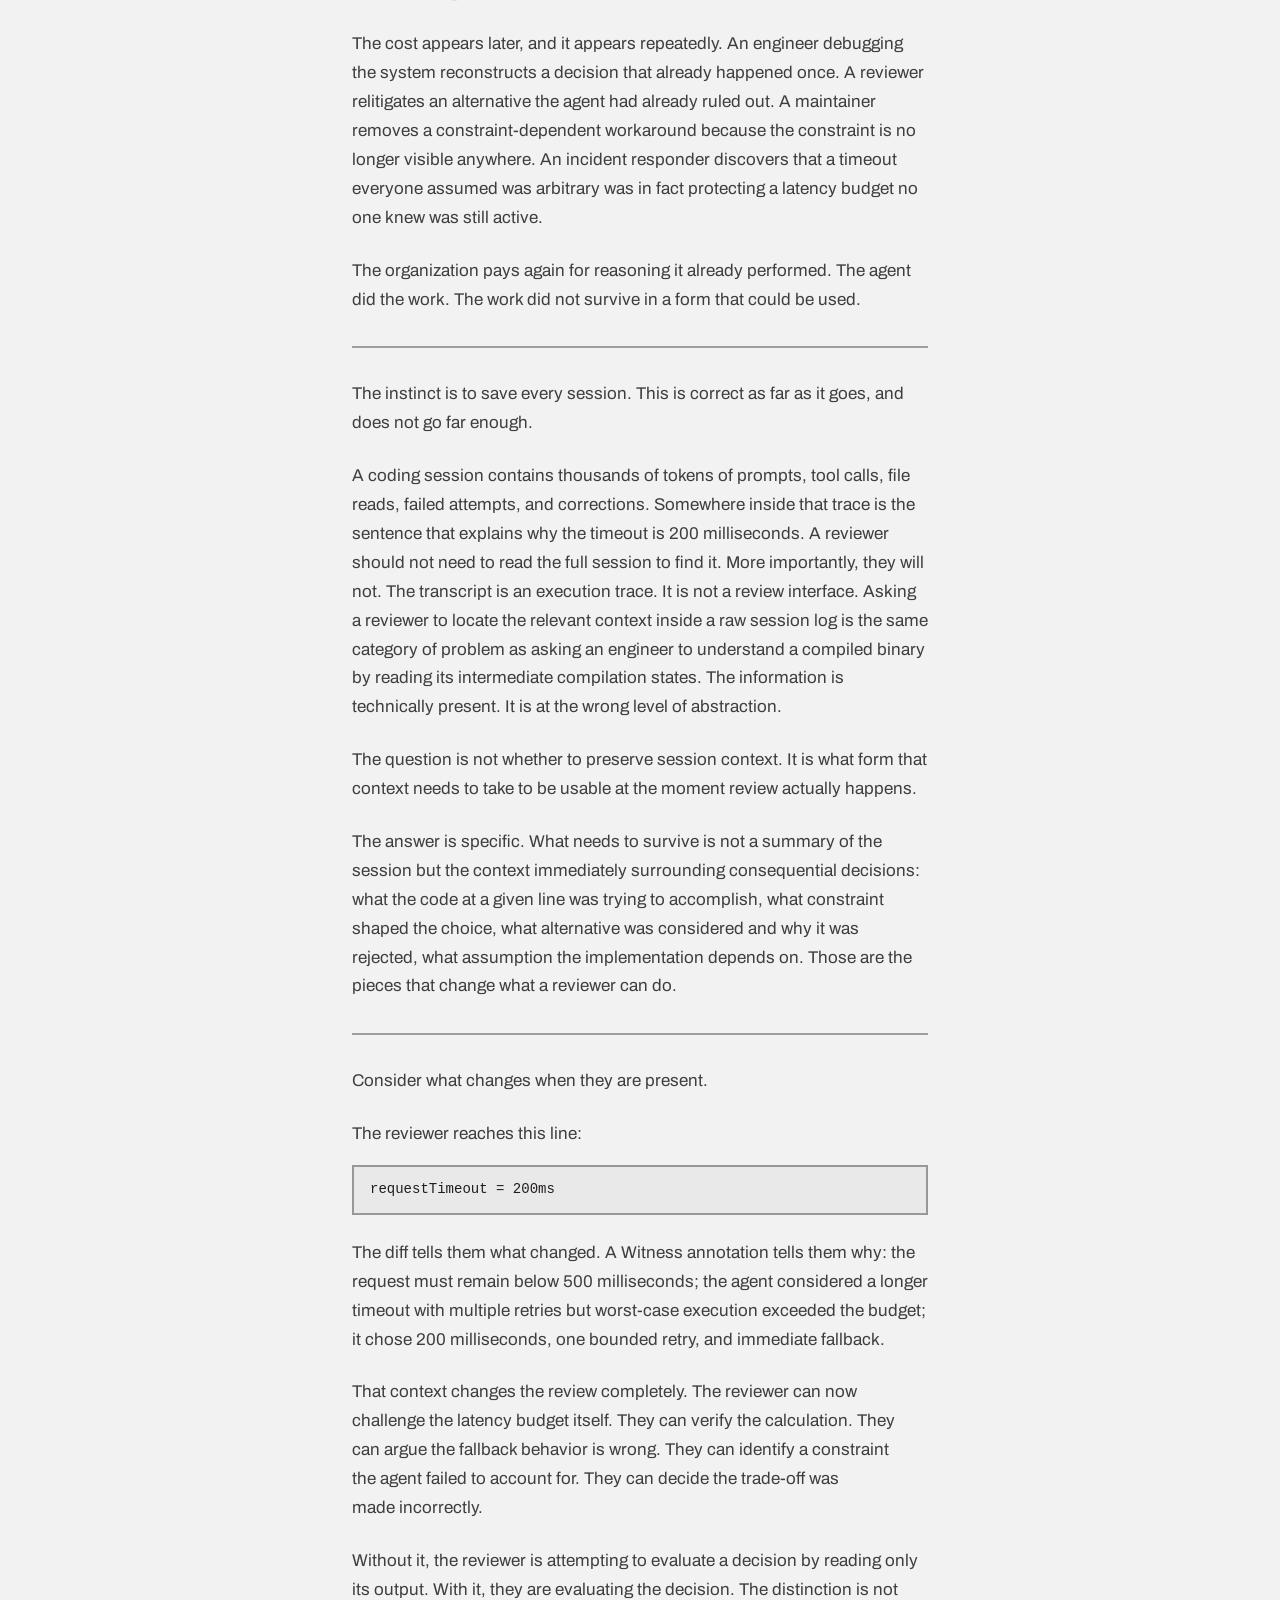
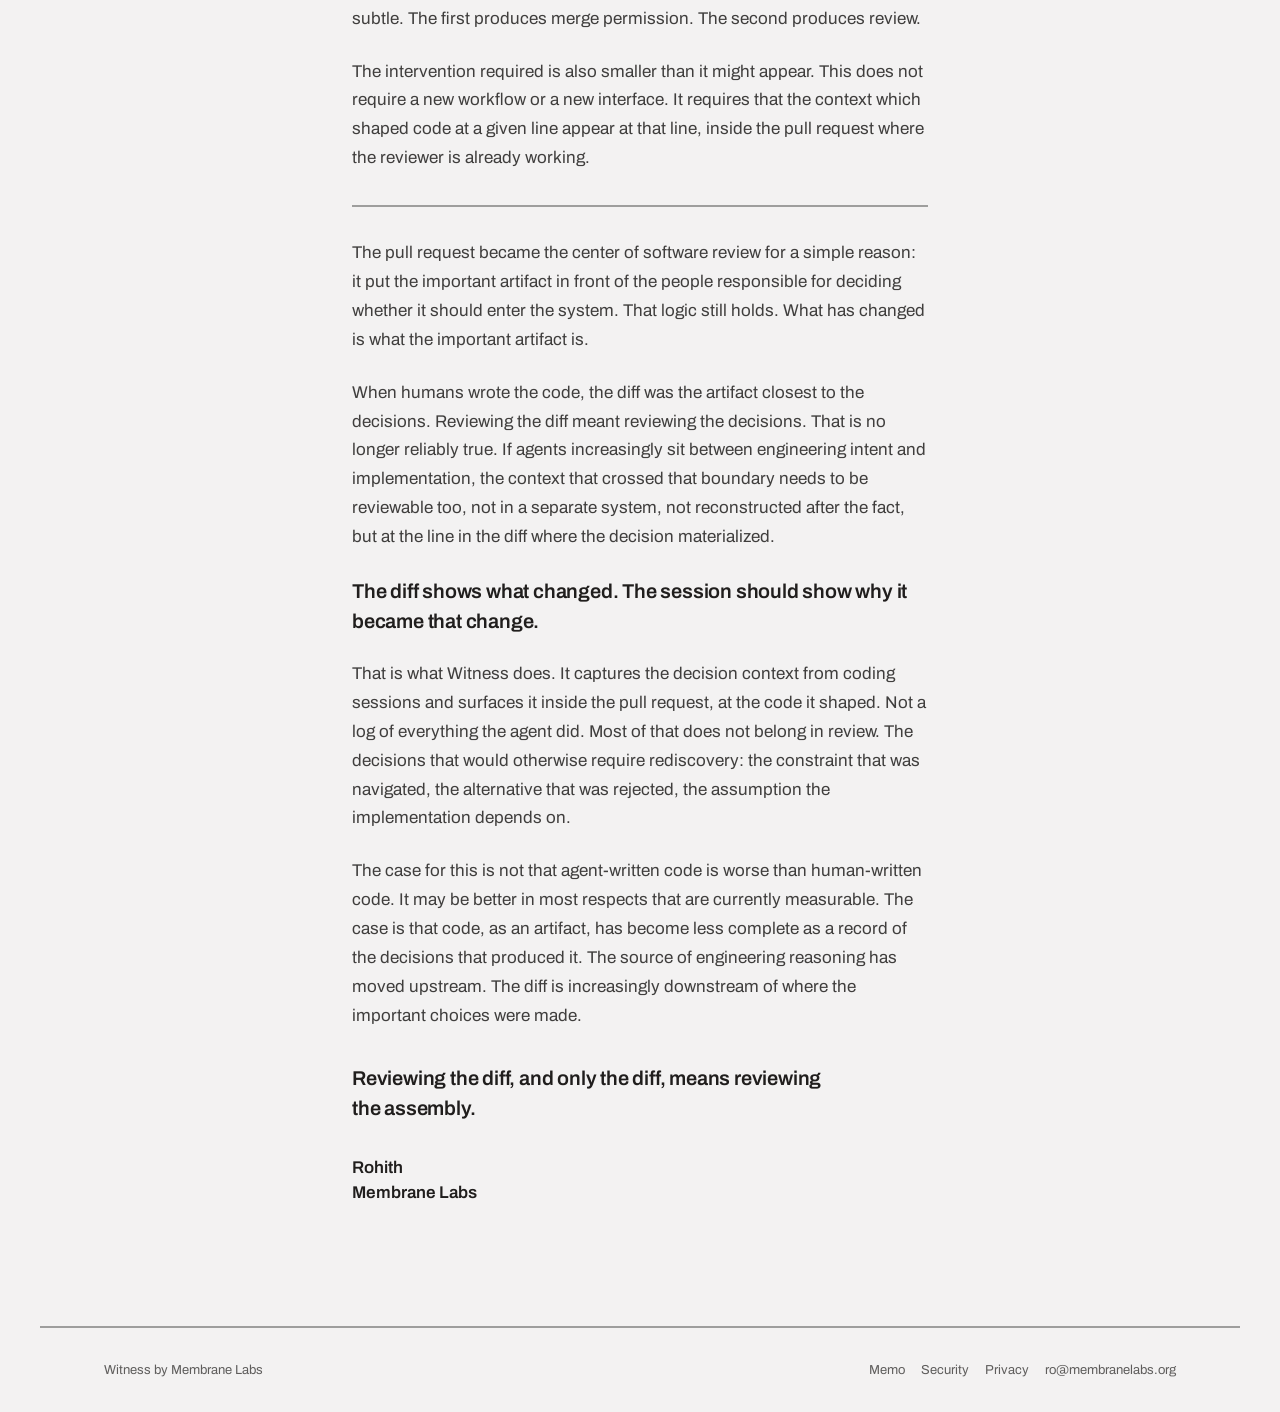
==== commit 136e6e99: "Fix mobile layout: responsive nav and grid stacking The shared nav had no wrap handling, so five lin" ====
--- a/memo.html
+++ b/memo.html
@@ -16,10 +16,12 @@
 
 <nav class="nav" style="padding-inline:clamp(20px,5vw,72px)">
   <a href="index.html" class="nav-brand" style="text-decoration:none;color:inherit">Witness</a>
-  <a href="memo.html" aria-current="page" style="text-decoration:none">Memo</a>
-  <a href="security.html" style="color:inherit;text-decoration:none">Security</a>
-  <a href="privacy.html" style="color:inherit;text-decoration:none">Privacy</a>
-  <a href="index.html#pricing" style="color:inherit;text-decoration:none">Pricing</a>
+  <div class="nav-links">
+    <a href="memo.html" aria-current="page" style="text-decoration:none">Memo</a>
+    <a href="security.html" style="color:inherit;text-decoration:none">Security</a>
+    <a href="privacy.html" style="color:inherit;text-decoration:none">Privacy</a>
+    <a href="index.html#pricing" style="color:inherit;text-decoration:none">Pricing</a>
+  </div>
   <a href="https://github.com/apps/membranelabs-witness/installations/new" class="btn btn-primary" style="text-decoration:none;margin-left:var(--space-2)">Install on GitHub<svg width="14" height="14" viewBox="0 0 24 24" fill="none" stroke="currentColor" stroke-width="2" stroke-linecap="round" stroke-linejoin="round"><path d="M5 12h14"></path><path d="m12 5 7 7-7 7"></path></svg></a>
 </nav>
 
--- a/_ds/modernist-412157db-4820-4061-ba51-2b7b09c9d0c9/styles.css
+++ b/_ds/modernist-412157db-4820-4061-ba51-2b7b09c9d0c9/styles.css
@@ -0,0 +1,263 @@
+/* Modernist — design-system tokens and component classes. This file is the source of truth for the system's look; retune it here and see readme.md. */
+@import url('https://fonts.googleapis.com/css2?family=Archivo:wght@400;600;800&display=swap');
+
+:root {
+  --color-bg: #f3f2f2;
+  --color-surface: #eae9e9;
+  --color-text: #201e1d;
+  --color-accent: #ec3013;
+  --color-accent-2: #e15b47;
+  --color-divider: color-mix(in srgb, #201e1d 40%, transparent);
+
+  /* Tonal ramps — generated in OKLCH on one shared lightness scale, so the
+     same step of any role matches the others in visual value. */
+  --color-neutral-100: #f8f4f4;
+  --color-neutral-200: #eae7e7;
+  --color-neutral-300: #d7d3d3;
+  --color-neutral-400: #bab6b6;
+  --color-neutral-500: #9b9797;
+  --color-neutral-600: #7d7979;
+  --color-neutral-700: #605d5d;
+  --color-neutral-800: #444141;
+  --color-neutral-900: #2d2b2b;
+
+  --color-accent-100: #fff2ef;
+  --color-accent-200: #ffe0d9;
+  --color-accent-300: #ffc4b8;
+  --color-accent-400: #ff9783;
+  --color-accent-500: #ff563c;
+  --color-accent-600: #dd2b0f;
+  --color-accent-700: #ae1800;
+  --color-accent-800: #7c1405;
+  --color-accent-900: #4d170e;
+
+  --color-accent-2-100: #fff2ef;
+  --color-accent-2-200: #ffe0da;
+  --color-accent-2-300: #ffc4b9;
+  --color-accent-2-400: #ff9784;
+  --color-accent-2-500: #ef6853;
+  --color-accent-2-600: #c94b39;
+  --color-accent-2-700: #9e3526;
+  --color-accent-2-800: #71261b;
+  --color-accent-2-900: #471d16;
+
+  --font-heading: "Archivo", system-ui, sans-serif;
+  --font-heading-weight: 800;
+  --font-body: "Archivo", system-ui, sans-serif;
+
+  --space-1: 4.0px;
+  --space-2: 8.0px;
+  --space-3: 12.0px;
+  --space-4: 16.0px;
+  --space-6: 24.0px;
+  --space-8: 32.0px;
+
+  --radius-sm: 0px;
+  --radius-md: 0px;
+  --radius-lg: 0px;
+
+  /* Elevation — derived from the ground: soft ink-tinted shadows on a
+     light theme, a hairline edge + ambient darkness on a dark one. */
+  --shadow-sm: 0 1px 2px color-mix(in srgb, #2d2b2b 14%, transparent);
+  --shadow-md: 0 3px 10px color-mix(in srgb, #2d2b2b 16%, transparent);
+  --shadow-lg: 0 12px 32px color-mix(in srgb, #2d2b2b 22%, transparent);
+}
+
+body {
+  background: var(--color-bg);
+  color: var(--color-text);
+  font-family: var(--font-body);
+}
+h1, h2, h3, h4 { font-family: var(--font-heading); font-weight: var(--font-heading-weight); }
+
+.grayscale{filter:grayscale(1) contrast(1.08)}
+
+/* ══════════════════════════════════════════════════════════════════════════
+   Components — built with the tokens above. Plain CSS
+   on plain HTML: no JavaScript, no build step. Each class is documented in
+   readme.md and demonstrated in foundations/ and components/.
+   ══════════════════════════════════════════════════════════════════════ */
+
+*, *::before, *::after { box-sizing: border-box; }
+body { margin: 0; font-size: 15px; line-height: 1.55; font-weight: 400; }
+h1, h2, h3, h4, h5, h6 {
+  font-family: var(--font-heading); font-weight: var(--font-heading-weight);
+  line-height: 1.12; letter-spacing: -0.015em; margin: 0 0 var(--space-2);
+}
+h1 { font-size: 42px; }
+h2 { font-size: 32px; }
+h3 { font-size: 25px; }
+h4 { font-size: 20px; }
+h5 { font-size: 16px; }
+h6 { font-size: 13px; }
+h6 { letter-spacing: 0.08em; text-transform: uppercase; }
+p { margin: 0 0 var(--space-3); }
+a { color: var(--color-accent); text-underline-offset: 3px; }
+img { display: block; max-width: 100%; }
+figure { margin: 0; }
+figcaption {
+  font-size: 11px; margin-top: var(--space-1);
+  color: color-mix(in srgb, var(--color-text) 55%, transparent);
+}
+.text-muted { color: color-mix(in srgb, var(--color-text) 55%, transparent); }
+:focus { outline: none; }
+:focus-visible { outline: 2px solid var(--color-accent); outline-offset: 2px; }
+::selection { background: color-mix(in srgb, var(--color-accent) 30%, transparent); }
+
+/* — rules — */
+.hr {
+  height: 2px; border: 0; margin: var(--space-4) 0;
+  background: var(--color-divider);
+}
+
+/* — buttons — */
+.btn {
+  display: inline-flex; align-items: center; justify-content: center; gap: 6px;
+  cursor: pointer; text-decoration: none;
+  font-family: var(--font-heading); font-weight: var(--font-heading-weight);
+  font-size: 14px; line-height: 1.2; color: var(--color-text); /* matches the .input's 14px —
+     the pair sits side by side in sign-up rows */
+  background: transparent; border: 1px solid transparent;
+  padding: var(--space-2) calc(var(--space-3) * 1.2);
+  border-radius: var(--radius-md);
+}
+.btn svg { display: block; }
+.btn:disabled { opacity: 0.45; cursor: not-allowed; }
+.btn-primary { background: var(--color-accent); color: var(--color-bg); }
+.btn-primary:hover { background: var(--color-accent-600); }
+.btn-primary:active { background: var(--color-accent-700); }
+.btn-secondary { border-color: var(--color-divider); }
+.btn-secondary:hover { background: color-mix(in srgb, var(--color-text) 7%, transparent); }
+.btn-secondary:active { background: color-mix(in srgb, var(--color-text) 14%, transparent); }
+.btn-ghost { color: var(--color-accent); padding-inline: var(--space-1); }
+.btn-ghost:hover { background: color-mix(in srgb, var(--color-accent) 10%, transparent); }
+.btn-ghost:active { background: color-mix(in srgb, var(--color-accent) 18%, transparent); }
+.btn-icon { width: 36px; height: 36px; padding: 0; }
+.btn-block { width: 100%; margin-top: var(--space-2); justify-content: flex-start; text-align: left; }
+
+/* — forms — */
+.field > label {
+  display: block; font-size: 12px; margin-bottom: 5px;
+  color: color-mix(in srgb, var(--color-text) 70%, transparent);
+}
+.input {
+  width: 100%; min-height: 36px; padding: 6px 10px; font: inherit;
+  font-size: 14px; color: var(--color-text); caret-color: var(--color-accent);
+  background: var(--color-surface);
+  border: 1px solid var(--color-divider); border-radius: var(--radius-md);
+}
+.input:hover { border-color: color-mix(in srgb, var(--color-text) 45%, transparent); }
+.input:focus-visible { border-color: var(--color-accent); outline-offset: 0; }
+textarea.input { min-height: 90px; resize: vertical; }
+.radio { display: inline-flex; align-items: center; gap: 8px; cursor: pointer; font-size: 14px; }
+.radio input, .seg-opt input {
+  position: absolute; opacity: 0; width: 0; height: 0; pointer-events: none;
+}
+.radio .dot {
+  width: 16px; height: 16px; flex: none; border-radius: 50%;
+  border: 1.5px solid var(--color-divider);
+}
+.radio:hover .dot { border-color: var(--color-accent); }
+.radio input:checked + .dot {
+  border-color: var(--color-accent); background: var(--color-accent);
+  box-shadow: inset 0 0 0 4px var(--color-bg);
+}
+.radio input:focus-visible + .dot { outline: 2px solid var(--color-accent); outline-offset: 2px; }
+.seg {
+  display: inline-flex; overflow: hidden;
+  border: 1px solid var(--color-divider); border-radius: var(--radius-md);
+}
+.seg-opt {
+  display: inline-flex; align-items: center; gap: 6px;
+  padding: 7px 12px; font-size: 13px; cursor: pointer;
+}
+.seg-opt + .seg-opt { border-left: 1px solid var(--color-divider); }
+.seg-opt:has(input:checked) { background: var(--color-accent); color: var(--color-bg); }
+.seg-opt:not(:has(input:checked)):hover { background: color-mix(in srgb, var(--color-text) 7%, transparent); }
+.seg-opt:has(input:focus-visible) { outline: 2px solid var(--color-accent); outline-offset: -2px; }
+
+/* — cards — */
+.card {
+  display: flex; flex-direction: column; gap: var(--space-2);
+  padding: var(--space-3); border-radius: var(--radius-md); background: var(--color-surface);
+}
+.card-kicker { font-size: 10px; letter-spacing: 0.1em; text-transform: uppercase; color: var(--color-accent); }
+.card-title {
+  font-family: var(--font-heading); font-weight: var(--font-heading-weight);
+  font-size: 17px; line-height: 1.2;
+}
+.card-body { margin: 0; font-size: 13px; opacity: 0.8; flex: 1; }
+.card-meta {
+  display: flex; align-items: center; gap: 6px; font-size: 11px;
+  color: color-mix(in srgb, var(--color-text) 50%, transparent);
+}
+.elev-sm { box-shadow: var(--shadow-sm); }
+.elev-md { box-shadow: var(--shadow-md); }
+.elev-lg { box-shadow: var(--shadow-lg); }
+
+/* — tags — */
+.tag {
+  display: inline-flex; align-items: center; font-size: 11px;
+  letter-spacing: 0.02em; padding: 3px 10px;
+  border-radius: calc(var(--radius-md) * 0.75);
+}
+.tag-accent { background: var(--color-accent-100); color: var(--color-accent-800); }
+.tag-accent-2 { background: var(--color-accent-2-100); color: var(--color-accent-2-800); }
+.tag-neutral { background: var(--color-neutral-100); color: var(--color-neutral-800); }
+.tag-outline { border: 1px solid var(--color-accent); color: var(--color-accent); }
+
+/* — navigation — */
+.nav {
+  display: flex; align-items: center; flex-wrap: wrap; gap: var(--space-4);
+  padding: var(--space-3) var(--space-4);
+  border-bottom: 2px solid var(--color-divider);
+}
+.nav-brand {
+  font-family: var(--font-heading); font-weight: var(--font-heading-weight);
+  font-size: 18px; margin-right: auto;
+}
+.nav-links {
+  display: flex; align-items: center; flex-wrap: wrap; gap: var(--space-4);
+}
+.nav a { color: inherit; text-decoration: none; font-size: 14px; }
+.nav a:hover, .nav a[aria-current='page'] { color: var(--color-accent); }
+
+@media (max-width: 640px) {
+  .nav { row-gap: var(--space-3); }
+  .nav-brand { order: 1; }
+  .nav > .btn { order: 2; margin-left: 0; }
+  .nav-links { order: 3; flex-basis: 100%; gap: var(--space-3) var(--space-4); }
+  .nav-links a { font-size: 13px; }
+}
+
+/* — tables — */
+.table { width: 100%; border-collapse: collapse; font-size: 14px; }
+.table th {
+  text-align: left; font-size: 11px; letter-spacing: 0.08em; text-transform: uppercase;
+  color: color-mix(in srgb, var(--color-text) 60%, transparent);
+  padding: var(--space-2); border-bottom: 2px solid var(--color-divider);
+}
+.table td {
+  padding: var(--space-2);
+  border-bottom: 1px solid var(--color-divider);
+}
+.table tbody tr:hover { background: color-mix(in srgb, var(--color-text) 4%, transparent); }
+
+/* — dialog — */
+.dialog-backdrop {
+  position: fixed; inset: 0; display: grid; place-items: center;
+  padding: var(--space-4);
+  background: color-mix(in srgb, var(--color-neutral-900) 50%, transparent);
+}
+.dialog {
+  width: min(440px, 100%); display: flex; flex-direction: column; gap: var(--space-3);
+  padding: var(--space-4); border-radius: var(--radius-lg);
+  background: var(--color-surface); box-shadow: var(--shadow-lg);
+}
+.dialog-title {
+  font-family: var(--font-heading); font-weight: var(--font-heading-weight);
+  font-size: 20px;
+}
+.dialog-body { font-size: 14px; opacity: 0.85; }
+.dialog-actions { display: flex; justify-content: flex-end; gap: var(--space-2); margin-top: var(--space-2); }
+
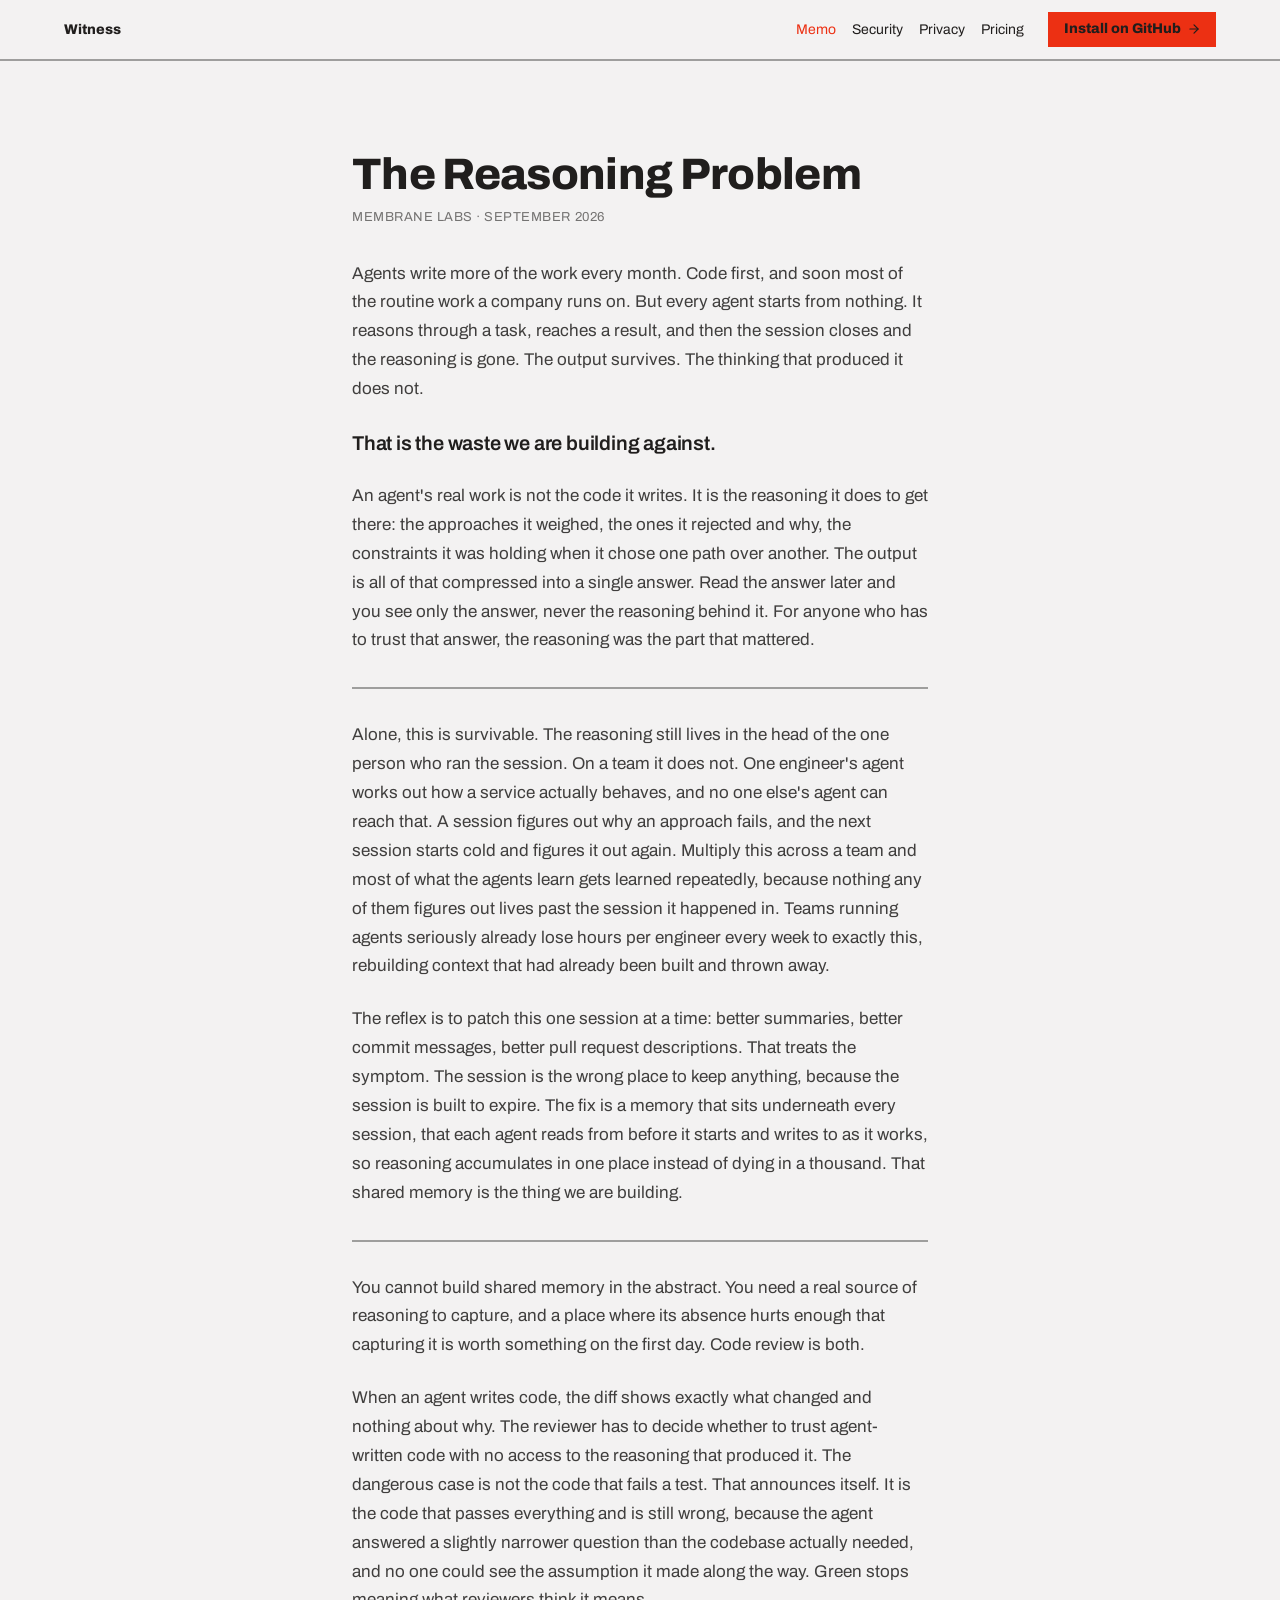
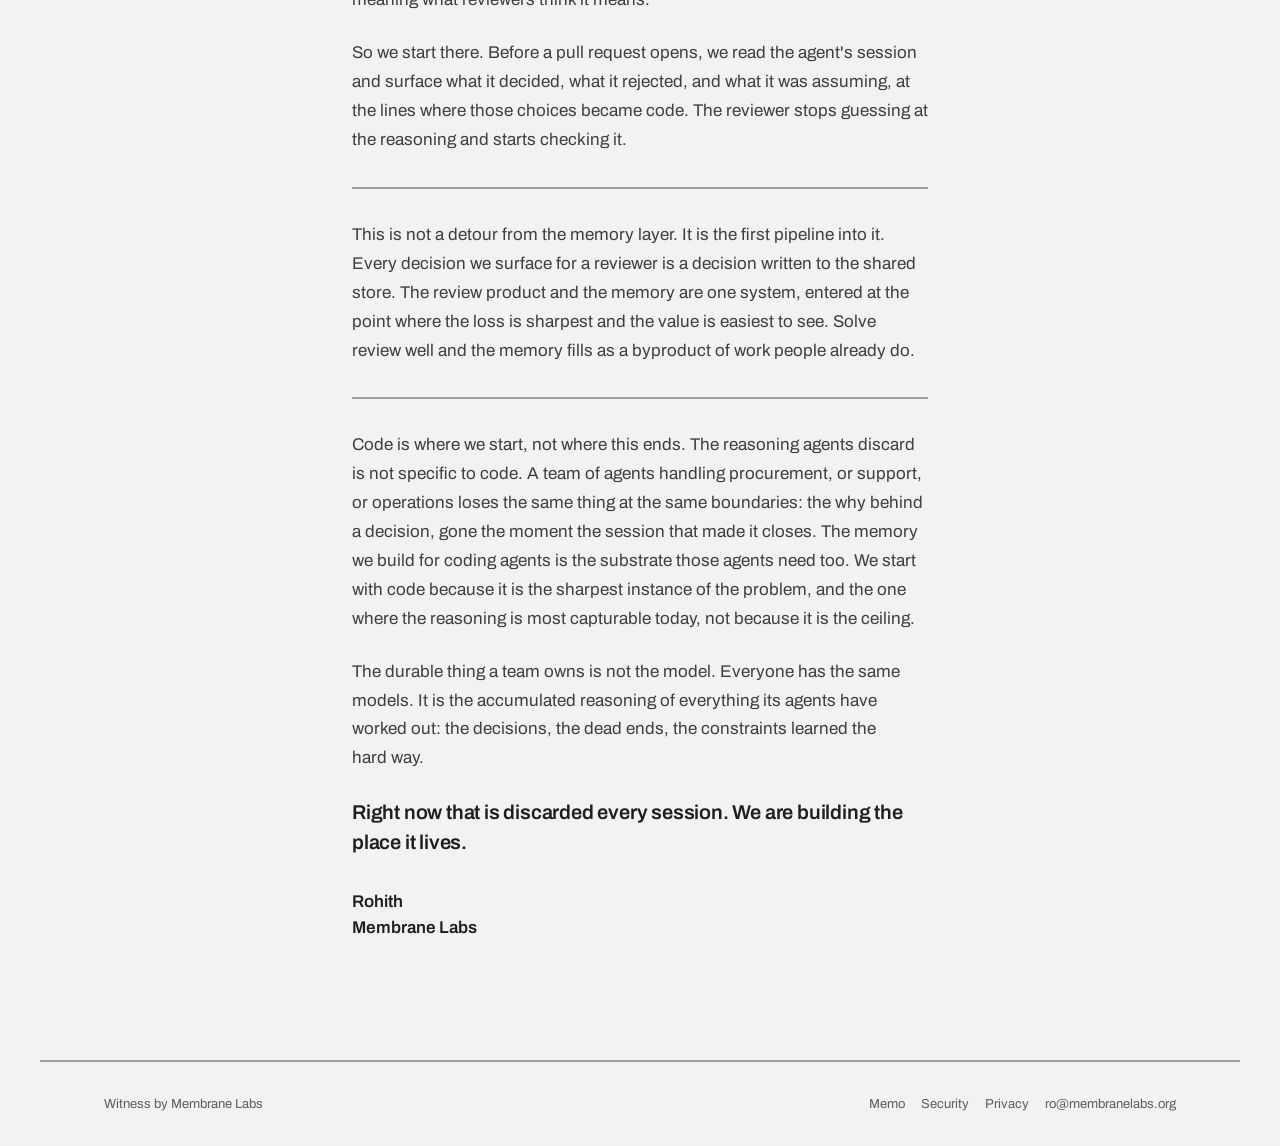
==== commit f6f1adde: "Replace memo with "The Reasoning Problem" New essay on why agent reasoning needs to persist past the" ====
--- a/memo.html
+++ b/memo.html
@@ -3,8 +3,8 @@
 <head>
 <meta charset="utf-8">
 <meta name="viewport" content="width=device-width, initial-scale=1">
-<title>Code Is the Assembly. Review the Intent.</title>
-<meta name="description" content="The diff shows what changed. The session should show why it became that change. Why we built Witness.">
+<title>The Reasoning Problem</title>
+<meta name="description" content="Every agent starts from nothing. It reasons through a task, reaches a result, and the session closes with the reasoning gone. That is the waste Membrane Labs is building against.">
 <link rel="stylesheet" href="_ds/modernist-412157db-4820-4061-ba51-2b7b09c9d0c9/styles.css">
 <style>
   body { margin: 0; background: var(--color-bg); text-wrap: pretty; }
@@ -16,6 +16,12 @@
 
 <nav class="nav" style="padding-inline:clamp(20px,5vw,72px)">
   <a href="index.html" class="nav-brand" style="text-decoration:none;color:inherit">Witness</a>
+  <input type="checkbox" id="nav-toggle" class="nav-toggle-input">
+  <label for="nav-toggle" class="nav-toggle" aria-label="Menu">
+    <svg class="nav-toggle-icon-open" viewBox="0 0 24 24" fill="none" stroke="currentColor" stroke-width="2" stroke-linecap="round" stroke-linejoin="round"><line x1="4" x2="20" y1="6" y2="6"></line><line x1="4" x2="20" y1="12" y2="12"></line><line x1="4" x2="20" y1="18" y2="18"></line></svg>
+    <svg class="nav-toggle-icon-close" viewBox="0 0 24 24" fill="none" stroke="currentColor" stroke-width="2" stroke-linecap="round" stroke-linejoin="round"><path d="M18 6 6 18"></path><path d="m6 6 12 12"></path></svg>
+  </label>
+  <label for="nav-toggle" class="nav-backdrop"></label>
   <div class="nav-links">
     <a href="memo.html" aria-current="page" style="text-decoration:none">Memo</a>
     <a href="security.html" style="color:inherit;text-decoration:none">Security</a>
@@ -26,123 +32,40 @@
 </nav>
 
 <article style="max-width:640px;margin:0 auto;padding:clamp(48px,8vw,88px) clamp(20px,5vw,32px) clamp(64px,10vw,120px)">
-  <h1 style="font-family:var(--font-heading);font-weight:var(--font-heading-weight);font-size:clamp(30px,4.4vw,44px);letter-spacing:-0.015em;line-height:1.15;margin:0 0 var(--space-8)">Code is the assembly. Review the intent.</h1>
+  <h1 style="font-family:var(--font-heading);font-weight:var(--font-heading-weight);font-size:clamp(30px,4.4vw,44px);letter-spacing:-0.015em;line-height:1.15;margin:0 0 var(--space-2)">The Reasoning Problem</h1>
+  <p style="font-size:13px;letter-spacing:0.04em;text-transform:uppercase;color:color-mix(in srgb, var(--color-text) 60%, transparent);margin:0 0 var(--space-8)">Membrane Labs &middot; September 2026</p>
 
-  <p style="font-size:17px;line-height:1.7;margin:0 0 var(--space-6);color:color-mix(in srgb, var(--color-text) 85%, transparent)">An engineer opens a pull request. Claude wrote most of the code.</p>
+  <p style="font-size:17px;line-height:1.7;margin:0 0 var(--space-6);color:color-mix(in srgb, var(--color-text) 85%, transparent)">Agents write more of the work every month. Code first, and soon most of the routine work a company runs on. But every agent starts from nothing. It reasons through a task, reaches a result, and then the session closes and the reasoning is gone. The output survives. The thinking that produced it does not.</p>
 
-  <p style="font-size:17px;line-height:1.7;margin:0 0 var(--space-6);color:color-mix(in srgb, var(--color-text) 85%, transparent)">The diff is clean. The implementation looks well-structured. Tests pass. She reviews it for five minutes and approves it.</p>
+  <p style="font-family:var(--font-heading);font-weight:600;font-size:20px;line-height:1.5;letter-spacing:-0.01em;margin:0 0 var(--space-6)">That is the waste we are building against.</p>
 
-  <p style="font-size:17px;line-height:1.7;margin:0 0 var(--space-6);color:color-mix(in srgb, var(--color-text) 85%, transparent)">Three weeks later, there's a production bug.</p>
-
-  <p style="font-size:17px;line-height:1.7;margin:0 0 var(--space-6);color:color-mix(in srgb, var(--color-text) 85%, transparent)">She traces it back to a constraint established early in the coding session: a strict latency budget for the request. That constraint shaped everything the agent did afterward: the retry strategy, the timeout values, the fallback behavior, the alternatives it rejected along the way. None of that made it into the pull request. The reviewer saw the code. She didn't see the decision that produced the code.</p>
-
-  <p style="font-size:17px;line-height:1.7;margin:0 0 var(--space-6);color:color-mix(in srgb, var(--color-text) 85%, transparent)">The context had been there. It had mattered. It had shaped the implementation. But by the time the change reached review, the only durable artifact was the diff. Everything upstream of it had become invisible.</p>
-
-  <p style="font-size:17px;line-height:1.7;margin:0 0 var(--space-6);color:color-mix(in srgb, var(--color-text) 85%, transparent)">This is not a documentation failure. It is a structural consequence of how agents produce code, and understanding it requires starting from a more basic question: what kind of artifact is a diff, and what has it historically represented?</p>
+  <p style="font-size:17px;line-height:1.7;margin:0 0 var(--space-6);color:color-mix(in srgb, var(--color-text) 85%, transparent)">An agent's real work is not the code it writes. It is the reasoning it does to get there: the approaches it weighed, the ones it rejected and why, the constraints it was holding when it chose one path over another. The output is all of that compressed into a single answer. Read the answer later and you see only the answer, never the reasoning behind it. For anyone who has to trust that answer, the reasoning was the part that mattered.</p>
 
   <hr class="hr" style="margin:var(--space-8) 0">
 
-  <p style="font-size:17px;line-height:1.7;margin:0 0 var(--space-6);color:color-mix(in srgb, var(--color-text) 85%, transparent)">For most of software history, source code was the closest artifact to where decisions were made.</p>
+  <p style="font-size:17px;line-height:1.7;margin:0 0 var(--space-6);color:color-mix(in srgb, var(--color-text) 85%, transparent)">Alone, this is survivable. The reasoning still lives in the head of the one person who ran the session. On a team it does not. One engineer's agent works out how a service actually behaves, and no one else's agent can reach that. A session figures out why an approach fails, and the next session starts cold and figures it out again. Multiply this across a team and most of what the agents learn gets learned repeatedly, because nothing any of them figures out lives past the session it happened in. Teams running agents seriously already lose hours per engineer every week to exactly this, rebuilding context that had already been built and thrown away.</p>
 
-  <p style="font-size:17px;line-height:1.7;margin:0 0 var(--space-6);color:color-mix(in srgb, var(--color-text) 85%, transparent)">When a developer wrote a function, the code was nearly continuous with the reasoning that produced it. The abstraction chosen reflected what the author expected to vary. The control flow reflected how they modeled the problem. The things commented out reflected the alternatives they considered and rejected. A skilled reviewer reading the diff was, in a meaningful sense, reading a compressed trace of the author's thinking.</p>
-
-  <p style="font-size:17px;line-height:1.7;margin:0 0 var(--space-6);color:color-mix(in srgb, var(--color-text) 85%, transparent)">This is why code review works at all. Not because reviewers can verify every property of a system from a diff, but because the diff has historically been close enough to the source of the decisions that a reviewer could reconstruct what they needed to.</p>
-
-  <p style="font-size:17px;line-height:1.7;margin:0 0 var(--space-6);color:color-mix(in srgb, var(--color-text) 85%, transparent)">Coding agents break that proximity.</p>
-
-  <p style="font-size:17px;line-height:1.7;margin:0 0 var(--space-6);color:color-mix(in srgb, var(--color-text) 85%, transparent)">An engineer tells the agent what needs to happen. The request must stay under 500 milliseconds. This service cannot be called synchronously. Prefer graceful degradation over hard failure. The agent then explores the system and turns those constraints into hundreds of smaller decisions: chooses a timeout, evaluates retry strategies, finds an architectural boundary and routes around it, tries an approach, discovers a test fails, revises its model of the system, and chooses another path.</p>
-
-  <p style="font-family:var(--font-heading);font-weight:600;font-size:20px;line-height:1.5;letter-spacing:-0.01em;margin:0 0 var(--space-6)">Intent and constraints go in. Code comes out.</p>
-
-  <p style="font-size:17px;line-height:1.7;margin:0 0 var(--space-6);color:color-mix(in srgb, var(--color-text) 85%, transparent)">The relationship between the diff and the decisions that produced it is now the same as the relationship between a compiled binary and the source that produced it. You can read the output. You cannot read the reasoning. The important decisions happened upstream, in a process that completed before review began.</p>
-
-  <p style="font-size:17px;line-height:1.7;margin:0 0 var(--space-6);color:color-mix(in srgb, var(--color-text) 85%, transparent)">That is what &ldquo;code is the assembly&rdquo; means. Not literally. Source code is not machine code, and an agent is not a compiler in the formal sense. The point is that the abstraction boundary has moved. When humans write code, the diff is close to the decision. When agents write code, the diff is downstream of it.</p>
-
-  <p style="font-size:17px;line-height:1.7;margin:0 0 var(--space-6);color:color-mix(in srgb, var(--color-text) 85%, transparent)">And we are reviewing software as though that shift has not occurred.</p>
+  <p style="font-size:17px;line-height:1.7;margin:0 0 var(--space-6);color:color-mix(in srgb, var(--color-text) 85%, transparent)">The reflex is to patch this one session at a time: better summaries, better commit messages, better pull request descriptions. That treats the symptom. The session is the wrong place to keep anything, because the session is built to expire. The fix is a memory that sits underneath every session, that each agent reads from before it starts and writes to as it works, so reasoning accumulates in one place instead of dying in a thousand. That shared memory is the thing we are building.</p>
 
   <hr class="hr" style="margin:var(--space-8) 0">
 
-  <p style="font-size:17px;line-height:1.7;margin:0 0 var(--space-6);color:color-mix(in srgb, var(--color-text) 85%, transparent)">The reason this matters more than a documentation problem is that traditional code review had a fallback when the diff wasn't enough: you asked the author.</p>
+  <p style="font-size:17px;line-height:1.7;margin:0 0 var(--space-6);color:color-mix(in srgb, var(--color-text) 85%, transparent)">You cannot build shared memory in the abstract. You need a real source of reasoning to capture, and a place where its absence hurts enough that capturing it is worth something on the first day. Code review is both.</p>
 
-  <p style="font-size:17px;line-height:1.7;font-style:italic;margin:0 0 var(--space-6);padding-left:var(--space-4);border-left:2px solid var(--color-divider);color:color-mix(in srgb, var(--color-text) 78%, transparent)">Why did you do it this way? Did you consider making this asynchronous? Why is this timeout 200 milliseconds?</p>
+  <p style="font-size:17px;line-height:1.7;margin:0 0 var(--space-6);color:color-mix(in srgb, var(--color-text) 85%, transparent)">When an agent writes code, the diff shows exactly what changed and nothing about why. The reviewer has to decide whether to trust agent-written code with no access to the reasoning that produced it. The dangerous case is not the code that fails a test. That announces itself. It is the code that passes everything and is still wrong, because the agent answered a slightly narrower question than the codebase actually needed, and no one could see the assumption it made along the way. Green stops meaning what reviewers think it means.</p>
 
-  <p style="font-size:17px;line-height:1.7;margin:0 0 var(--space-6);color:color-mix(in srgb, var(--color-text) 85%, transparent)">The author might have forgotten. The answer might have been imperfect. But there was always some path back toward the decision: a commit message, a Slack thread, or the author's ability to re-derive from memory.</p>
-
-  <p style="font-size:17px;line-height:1.7;font-style:italic;margin:0 0 var(--space-6);padding-left:var(--space-4);border-left:2px solid var(--color-divider);color:color-mix(in srgb, var(--color-text) 78%, transparent)">I probably did it this way because of X.</p>
-
-  <p style="font-size:17px;line-height:1.7;margin:0 0 var(--space-6);color:color-mix(in srgb, var(--color-text) 85%, transparent)">Human reasoning persists outside the artifact it produced. The author exists after the code is written.</p>
-
-  <p style="font-size:17px;line-height:1.7;margin:0 0 var(--space-6);color:color-mix(in srgb, var(--color-text) 85%, transparent)">Agent-written code removes that fallback entirely.</p>
-
-  <p style="font-size:17px;line-height:1.7;margin:0 0 var(--space-6);color:color-mix(in srgb, var(--color-text) 85%, transparent)">An agent makes dozens of consequential decisions inside a session without any of them becoming durable artifacts. The final code records which implementation won. It does not record what alternatives were considered, what constraints eliminated them, or what assumptions made the chosen approach reasonable. The reviewer receives the end of the process without having seen the process. And when they want to ask why, there is no one to ask. The agent has no memory of the session. The reasoning existed inside a context window, and when the session closed, it closed with it.</p>
-
-  <p style="font-size:17px;line-height:1.7;margin:0 0 var(--space-6);color:color-mix(in srgb, var(--color-text) 85%, transparent)">The distinction is worth being precise about. Context has always been lost in software development. Humans forget, documentation goes stale, the engineer who made a decision leaves the company. What changes with agents is not that context is sometimes lost. It is that the normal recovery mechanisms no longer exist. With human-written code, losing context meant friction. With agent-written code, losing context means the context is gone.</p>
+  <p style="font-size:17px;line-height:1.7;margin:0 0 var(--space-6);color:color-mix(in srgb, var(--color-text) 85%, transparent)">So we start there. Before a pull request opens, we read the agent's session and surface what it decided, what it rejected, and what it was assuming, at the lines where those choices became code. The reviewer stops guessing at the reasoning and starts checking it.</p>
 
   <hr class="hr" style="margin:var(--space-8) 0">
 
-  <p style="font-size:17px;line-height:1.7;margin:0 0 var(--space-6);color:color-mix(in srgb, var(--color-text) 85%, transparent)">Three categories of missing context recur often enough to be worth naming.</p>
-
-  <p style="font-size:17px;line-height:1.7;margin:0 0 var(--space-6);color:color-mix(in srgb, var(--color-text) 85%, transparent)">The first is trade-offs considered and rejected. An agent implementing retry behavior evaluates exponential backoff with jitter, ordinarily a reasonable design. But a latency budget established earlier in the session makes worst-case delay unacceptable, so the agent rejects it and chooses a single bounded retry followed by immediate fallback. The reviewer sees an implementation that looks overly conservative and asks why exponential backoff wasn't used. The objection is reasonable from the code alone. It also reopens a decision that was already made correctly, for a constraint the reviewer doesn't know exists.</p>
-
-  <p style="font-size:17px;line-height:1.7;margin:0 0 var(--space-6);color:color-mix(in srgb, var(--color-text) 85%, transparent)">The second is assumptions about the system. An agent writes a query under the assumption, inferred from context established earlier in the session, that a particular table will remain small. The assumption is never stated. It shapes the implementation, ships with it, and disappears with the session. Months later the table grows tenfold. The query degrades badly. The implementation may have been entirely defensible under the assumptions available at the time. The problem is not that the assumption was wrong. It is that the assumption was never durable. It lived long enough to shape the code but not long enough to warn the engineer who inherited it.</p>
-
-  <p style="font-size:17px;line-height:1.7;margin:0 0 var(--space-6);color:color-mix(in srgb, var(--color-text) 85%, transparent)">The third is constraints navigated. A prior architectural decision established that a particular internal service must never be called synchronously from a customer-facing request path. The agent encounters that constraint while exploring the codebase and correctly designs around it. The reviewer sees the resulting implementation. They do not see the boundary the agent had to preserve. The agent happened to navigate it correctly. But the reviewer was never in a position to verify that navigation, because the constraint was absent from everything being reviewed.</p>
-
-  <p style="font-size:17px;line-height:1.7;margin:0 0 var(--space-6);color:color-mix(in srgb, var(--color-text) 85%, transparent)">In each case the structure is the same. The reasoning was real. It shaped the implementation. The implementation survived the session. The reasoning did not.</p>
+  <p style="font-size:17px;line-height:1.7;margin:0 0 var(--space-6);color:color-mix(in srgb, var(--color-text) 85%, transparent)">This is not a detour from the memory layer. It is the first pipeline into it. Every decision we surface for a reviewer is a decision written to the shared store. The review product and the memory are one system, entered at the point where the loss is sharpest and the value is easiest to see. Solve review well and the memory fills as a byproduct of work people already do.</p>
 
   <hr class="hr" style="margin:var(--space-8) 0">
 
-  <p style="font-size:17px;line-height:1.7;margin:0 0 var(--space-6);color:color-mix(in srgb, var(--color-text) 85%, transparent)">The compounding effect of this pattern is what makes it a structural problem rather than an occasional inconvenience.</p>
+  <p style="font-size:17px;line-height:1.7;margin:0 0 var(--space-6);color:color-mix(in srgb, var(--color-text) 85%, transparent)">Code is where we start, not where this ends. The reasoning agents discard is not specific to code. A team of agents handling procurement, or support, or operations loses the same thing at the same boundaries: the why behind a decision, gone the moment the session that made it closes. The memory we build for coding agents is the substrate those agents need too. We start with code because it is the sharpest instance of the problem, and the one where the reasoning is most capturable today, not because it is the ceiling.</p>
 
-  <p style="font-size:17px;line-height:1.7;margin:0 0 var(--space-6);color:color-mix(in srgb, var(--color-text) 85%, transparent)">Technical debt is the future cost of implementation decisions. Agent-driven development creates an analogous liability: the future cost of losing the context required to understand those decisions. Call it comprehension debt: the gap between what a system does and what the organization can explain about why it does it that way.</p>
+  <p style="font-size:17px;line-height:1.7;margin:0 0 var(--space-6);color:color-mix(in srgb, var(--color-text) 85%, transparent)">The durable thing a team owns is not the model. Everyone has the same models. It is the accumulated reasoning of everything its agents have worked out: the decisions, the dead ends, the constraints learned the hard way.</p>
 
-  <p style="font-size:17px;line-height:1.7;margin:0 0 var(--space-6);color:color-mix(in srgb, var(--color-text) 85%, transparent)">Comprehension debt has always existed in mature codebases. Every engineer has encountered a conditional no one wants to delete because no one remembers what it was protecting. What changes with agents is not the existence of that debt but the rate at which it accumulates.</p>
-
-  <p style="font-size:17px;line-height:1.7;margin:0 0 var(--space-6);color:color-mix(in srgb, var(--color-text) 85%, transparent)">An agent can traverse a codebase, evaluate approaches, navigate constraints, and produce a working implementation far faster than a human could author the same change. That speed is precisely the value. But implementation throughput can now grow much faster than organizational understanding. A team shipping dozens of agent-written pull requests each week, each locally correct, each passing review, leaves behind a compounding residue of decisions that exist in code and nowhere else.</p>
-
-  <p style="font-size:17px;line-height:1.7;margin:0 0 var(--space-6);color:color-mix(in srgb, var(--color-text) 85%, transparent)">The cost appears later, and it appears repeatedly. An engineer debugging the system reconstructs a decision that already happened once. A reviewer relitigates an alternative the agent had already ruled out. A maintainer removes a constraint-dependent workaround because the constraint is no longer visible anywhere. An incident responder discovers that a timeout everyone assumed was arbitrary was in fact protecting a latency budget no one knew was still active.</p>
-
-  <p style="font-size:17px;line-height:1.7;margin:0 0 var(--space-6);color:color-mix(in srgb, var(--color-text) 85%, transparent)">The organization pays again for reasoning it already performed. The agent did the work. The work did not survive in a form that could be used.</p>
-
-  <hr class="hr" style="margin:var(--space-8) 0">
-
-  <p style="font-size:17px;line-height:1.7;margin:0 0 var(--space-6);color:color-mix(in srgb, var(--color-text) 85%, transparent)">The instinct is to save every session. This is correct as far as it goes, and does not go far enough.</p>
-
-  <p style="font-size:17px;line-height:1.7;margin:0 0 var(--space-6);color:color-mix(in srgb, var(--color-text) 85%, transparent)">A coding session contains thousands of tokens of prompts, tool calls, file reads, failed attempts, and corrections. Somewhere inside that trace is the sentence that explains why the timeout is 200 milliseconds. A reviewer should not need to read the full session to find it. More importantly, they will not. The transcript is an execution trace. It is not a review interface. Asking a reviewer to locate the relevant context inside a raw session log is the same category of problem as asking an engineer to understand a compiled binary by reading its intermediate compilation states. The information is technically present. It is at the wrong level of abstraction.</p>
-
-  <p style="font-size:17px;line-height:1.7;margin:0 0 var(--space-6);color:color-mix(in srgb, var(--color-text) 85%, transparent)">The question is not whether to preserve session context. It is what form that context needs to take to be usable at the moment review actually happens.</p>
-
-  <p style="font-size:17px;line-height:1.7;margin:0 0 var(--space-6);color:color-mix(in srgb, var(--color-text) 85%, transparent)">The answer is specific. What needs to survive is not a summary of the session but the context immediately surrounding consequential decisions: what the code at a given line was trying to accomplish, what constraint shaped the choice, what alternative was considered and why it was rejected, what assumption the implementation depends on. Those are the pieces that change what a reviewer can do.</p>
-
-  <hr class="hr" style="margin:var(--space-8) 0">
-
-  <p style="font-size:17px;line-height:1.7;margin:0 0 var(--space-6);color:color-mix(in srgb, var(--color-text) 85%, transparent)">Consider what changes when they are present.</p>
-
-  <p style="font-size:17px;line-height:1.7;margin:0 0 var(--space-4);color:color-mix(in srgb, var(--color-text) 85%, transparent)">The reviewer reaches this line:</p>
-
-  <div style="border:2px solid var(--color-divider);background:var(--color-surface);font-family:ui-monospace,'SF Mono',Menlo,monospace;padding:var(--space-3) var(--space-4);margin:0 0 var(--space-6);font-size:14px">requestTimeout = 200ms</div>
-
-  <p style="font-size:17px;line-height:1.7;margin:0 0 var(--space-6);color:color-mix(in srgb, var(--color-text) 85%, transparent)">The diff tells them what changed. A Witness annotation tells them why: the request must remain below 500 milliseconds; the agent considered a longer timeout with multiple retries but worst-case execution exceeded the budget; it chose 200 milliseconds, one bounded retry, and immediate fallback.</p>
-
-  <p style="font-size:17px;line-height:1.7;margin:0 0 var(--space-6);color:color-mix(in srgb, var(--color-text) 85%, transparent)">That context changes the review completely. The reviewer can now challenge the latency budget itself. They can verify the calculation. They can argue the fallback behavior is wrong. They can identify a constraint the agent failed to account for. They can decide the trade-off was made incorrectly.</p>
-
-  <p style="font-size:17px;line-height:1.7;margin:0 0 var(--space-6);color:color-mix(in srgb, var(--color-text) 85%, transparent)">Without it, the reviewer is attempting to evaluate a decision by reading only its output. With it, they are evaluating the decision. The distinction is not subtle. The first produces merge permission. The second produces review.</p>
-
-  <p style="font-size:17px;line-height:1.7;margin:0 0 var(--space-6);color:color-mix(in srgb, var(--color-text) 85%, transparent)">The intervention required is also smaller than it might appear. This does not require a new workflow or a new interface. It requires that the context which shaped code at a given line appear at that line, inside the pull request where the reviewer is already working.</p>
-
-  <hr class="hr" style="margin:var(--space-8) 0">
-
-  <p style="font-size:17px;line-height:1.7;margin:0 0 var(--space-6);color:color-mix(in srgb, var(--color-text) 85%, transparent)">The pull request became the center of software review for a simple reason: it put the important artifact in front of the people responsible for deciding whether it should enter the system. That logic still holds. What has changed is what the important artifact is.</p>
-
-  <p style="font-size:17px;line-height:1.7;margin:0 0 var(--space-6);color:color-mix(in srgb, var(--color-text) 85%, transparent)">When humans wrote the code, the diff was the artifact closest to the decisions. Reviewing the diff meant reviewing the decisions. That is no longer reliably true. If agents increasingly sit between engineering intent and implementation, the context that crossed that boundary needs to be reviewable too, not in a separate system, not reconstructed after the fact, but at the line in the diff where the decision materialized.</p>
-
-  <p style="font-family:var(--font-heading);font-weight:600;font-size:20px;line-height:1.5;letter-spacing:-0.01em;margin:0 0 var(--space-6)">The diff shows what changed. The session should show why it became that change.</p>
-
-  <p style="font-size:17px;line-height:1.7;margin:0 0 var(--space-6);color:color-mix(in srgb, var(--color-text) 85%, transparent)">That is what Witness does. It captures the decision context from coding sessions and surfaces it inside the pull request, at the code it shaped. Not a log of everything the agent did. Most of that does not belong in review. The decisions that would otherwise require rediscovery: the constraint that was navigated, the alternative that was rejected, the assumption the implementation depends on.</p>
-
-  <p style="font-size:17px;line-height:1.7;margin:0 0 var(--space-8);color:color-mix(in srgb, var(--color-text) 85%, transparent)">The case for this is not that agent-written code is worse than human-written code. It may be better in most respects that are currently measurable. The case is that code, as an artifact, has become less complete as a record of the decisions that produced it. The source of engineering reasoning has moved upstream. The diff is increasingly downstream of where the important choices were made.</p>
-
-  <p style="font-family:var(--font-heading);font-weight:600;font-size:20px;line-height:1.5;letter-spacing:-0.01em;margin:0 0 var(--space-8)">Reviewing the diff, and only the diff, means reviewing the assembly.</p>
+  <p style="font-family:var(--font-heading);font-weight:600;font-size:20px;line-height:1.5;letter-spacing:-0.01em;margin:0 0 var(--space-8)">Right now that is discarded every session. We are building the place it lives.</p>
 
   <p style="font-family:var(--font-heading);font-weight:600;font-size:17px;line-height:1.5;margin:0">Rohith<br>Membrane Labs</p>
 </article>
--- a/_ds/modernist-412157db-4820-4061-ba51-2b7b09c9d0c9/styles.css
+++ b/_ds/modernist-412157db-4820-4061-ba51-2b7b09c9d0c9/styles.css
@@ -222,12 +222,46 @@
 .nav a { color: inherit; text-decoration: none; font-size: 14px; }
 .nav a:hover, .nav a[aria-current='page'] { color: var(--color-accent); }
 
+.nav-toggle-input { position: absolute; opacity: 0; pointer-events: none; }
+.nav-toggle {
+  display: none; align-items: center; justify-content: center;
+  width: 40px; height: 40px; margin: calc(-1 * var(--space-2)) 0;
+  color: inherit; cursor: pointer;
+}
+.nav-toggle svg { width: 20px; height: 20px; }
+.nav-toggle-icon-close { display: none; }
+.nav-toggle:focus-visible { outline: 2px solid var(--color-accent); outline-offset: 2px; }
+.nav-backdrop { display: none; }
+
 @media (max-width: 640px) {
   .nav { row-gap: var(--space-3); }
   .nav-brand { order: 1; }
   .nav > .btn { order: 2; margin-left: 0; }
-  .nav-links { order: 3; flex-basis: 100%; gap: var(--space-3) var(--space-4); }
-  .nav-links a { font-size: 13px; }
+  .nav-toggle { display: inline-flex; order: 3; margin-left: var(--space-2); }
+  .nav-links {
+    position: fixed; top: 0; right: 0; bottom: 0;
+    width: min(78vw, 320px);
+    background: var(--color-bg);
+    border-left: 2px solid var(--color-divider);
+    flex-direction: column; align-items: flex-start; flex-wrap: nowrap;
+    gap: var(--space-5);
+    padding: calc(var(--space-8) + 40px) var(--space-6) var(--space-6);
+    transform: translateX(100%);
+    transition: transform 0.25s ease;
+    z-index: 101; overflow-y: auto;
+  }
+  .nav-links a { font-size: 15px; }
+  .nav-backdrop {
+    display: block; position: fixed; inset: 0;
+    background: color-mix(in srgb, #000 45%, transparent);
+    opacity: 0; pointer-events: none;
+    transition: opacity 0.25s ease;
+    z-index: 100;
+  }
+  .nav-toggle-input:checked ~ .nav-links { transform: translateX(0); }
+  .nav-toggle-input:checked ~ .nav-backdrop { opacity: 1; pointer-events: auto; }
+  .nav-toggle-input:checked ~ .nav-toggle .nav-toggle-icon-open { display: none; }
+  .nav-toggle-input:checked ~ .nav-toggle .nav-toggle-icon-close { display: block; }
 }
 
 /* — tables — */
